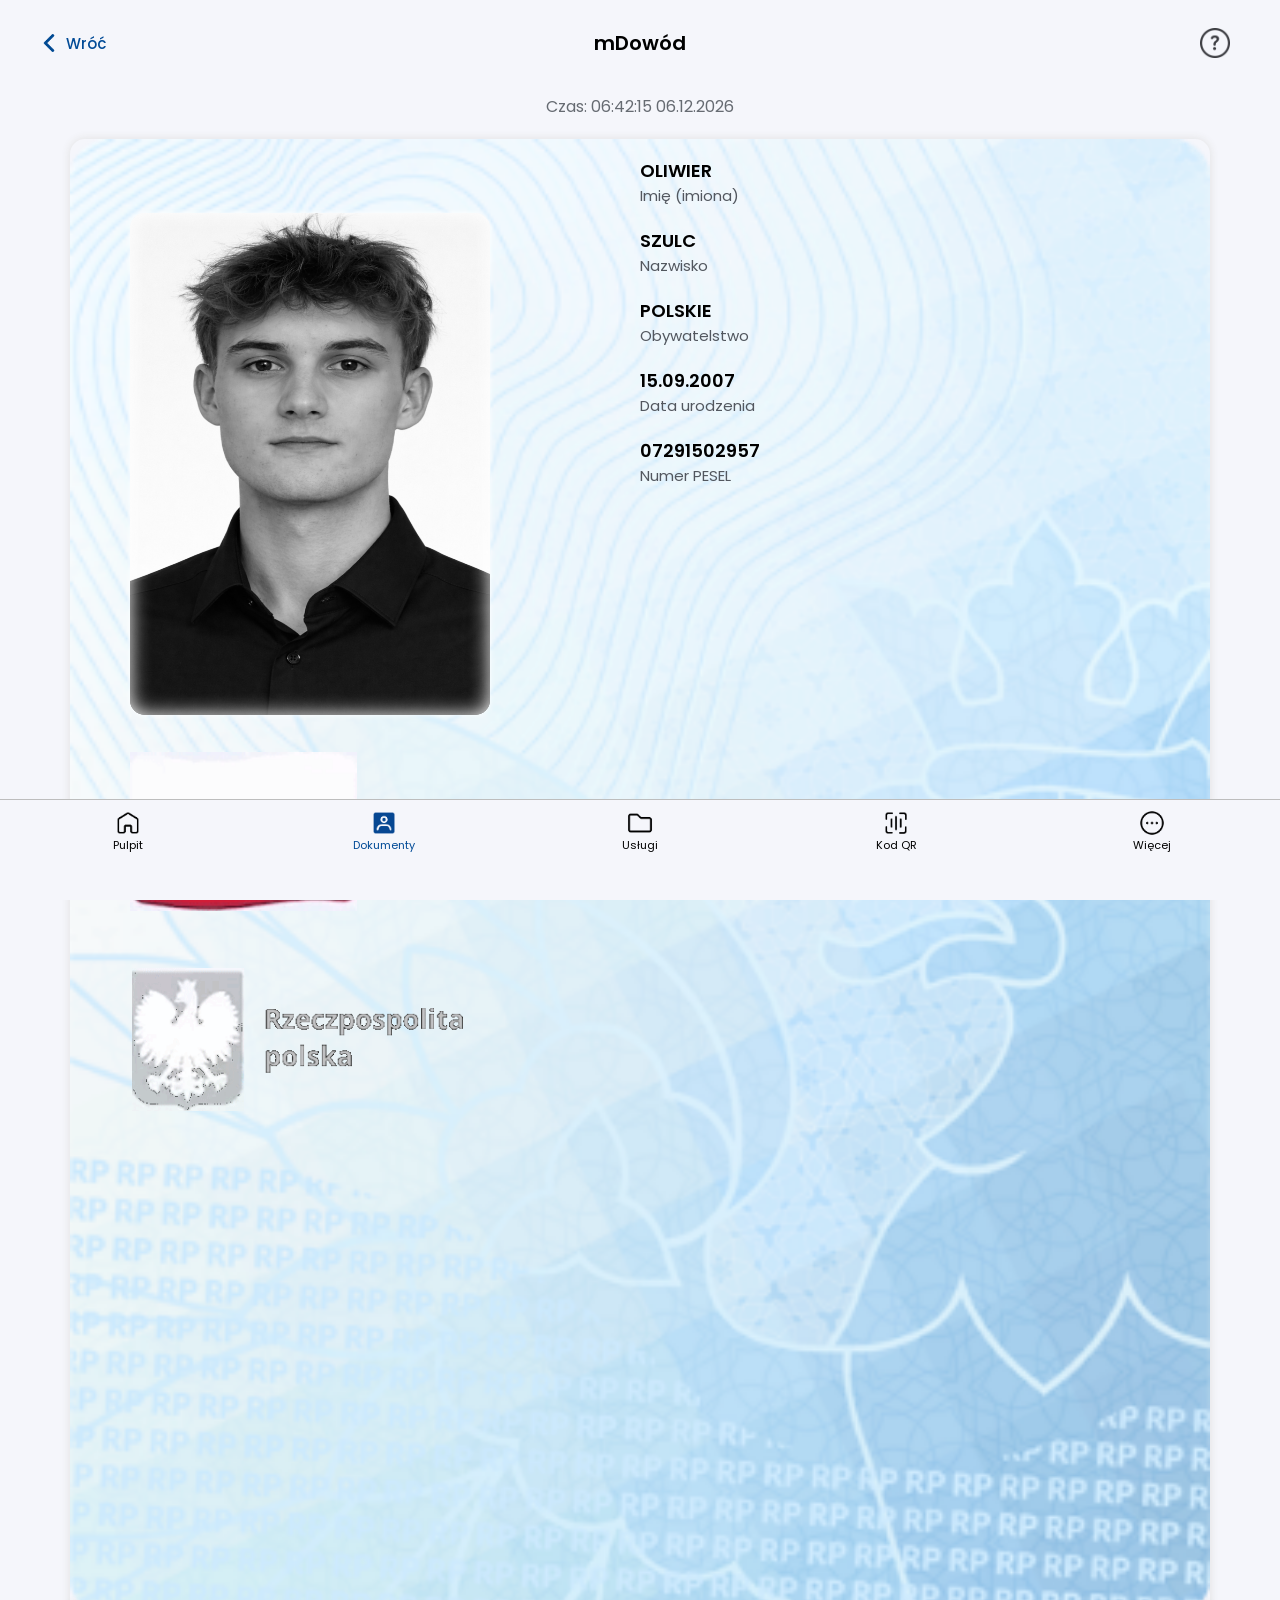
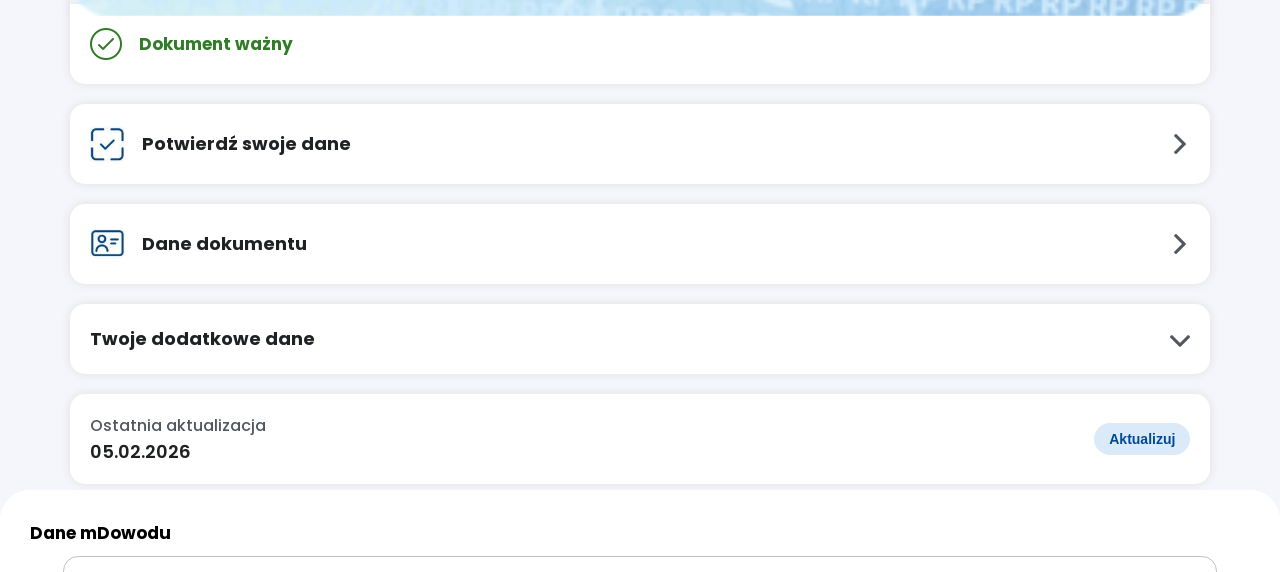
==== card/index.html @ edac9f2e "add kamil" ====
<!DOCTYPE html>
<html>
<head>
<meta charset="UTF-8">
<title>mObywatel</title>
<link rel="stylesheet" href="../assets/home.css">
<link rel="stylesheet" href="../assets/main.css">
<link rel="apple-touch-icon" href="../assets/logomobywatel.png">
<meta name="format-detection" content="telephone=no">
<meta name="viewport" content="width=device-width, initial-scale=0.8, user-scalable=no">
<meta name="mobile-web-app-capable" content="yes">
</head>
<body class="card_page">
<div class="bottom_bar">
  <div class="bottom_bar_grid">
    <div class="bottom_element_grid" send="home">
      <div class="bottom_element_image home"></div>
      <p class="bottom_element_text">Pulpit</p>
    </div>
    <div class="bottom_element_grid" send="documents">
      <div class="bottom_element_image documents_open"></div>
      <p class="bottom_element_text open">Dokumenty</p>
    </div>
    <div class="bottom_element_grid" send="services">
      <div class="bottom_element_image services"></div>
      <p class="bottom_element_text">Usługi</p>
    </div>
    <div class="bottom_element_grid" send="qr">
      <div class="bottom_element_image qr"></div>
      <p class="bottom_element_text">Kod QR</p>
    </div>
    <div class="bottom_element_grid" send="more">
      <div class="bottom_element_image more"></div>
      <p class="bottom_element_text">Więcej</p>
    </div>
  </div>
</div>
<div class="container">
  <div class="qr_top">
    <div class="qr_back" onclick="sendTo('home')">
      <img class="qr_back_icon" src="../qrshow/bluearrow.png">
      <p class="qr_back_text">Wróć</p>
    </div>
    <p class="qr_top_title">mDowód</p>
    <img class="help_img" src="7MlyqbI.png" alt="Pomoc">
  </div>
  <div class="confirm">
        <div class="opacity" onclick="closePage()"></div>
        <div class="page_1 page">
            <p class="confirm_title">Wybierz dokument</p>
            <div class="confirm_list">
                <div class="cardd card_1">
                    <div class="card_inner">
                        <p class="confirm_name">Dowód osobisty</p>
                        <p class="confirm_description">Zobaczysz tutaj dane swojego dowodu osobistego. Ale jeśli chcesz potwierdzić tożsamość, potrzebujesz fizycznego dokumentu.</p>
                        <p class="confirm_button" onclick="openPage(2)">Pokaż dane</p>
                    </div>
                </div>
                <div class="cardd card_2">
                    <div class="card_inner">
                        <p class="confirm_name">mDowód</p>
                        <p class="confirm_description">Nie używaj danych mDowodu w banku (do 31 sierpnia), gdy wyjeżdżasz za granicę lub składasz wniosek o dowód osobisty.</p>
                        <p class="confirm_button" onclick="openPage(3)">Pokaż dane</p>
                    </div>
                </div>
            </div>
            <p class="confirm_close close_page_1" onclick="closePage()">Zamknij</p>
        </div>
        <div class="page page_2 page_other">
            <p class="confirm_title">Dane dowodu osobistego</p>
            <div class="confirm_info">
                <div class="confirm_box">
                    <p class="box_top">Seria i numer</p>
                    <p class="box_value box_highlight">ZZC 108201</p>
                    <button class="main_button">Kopiuj</button>
                </div>
                <div class="confirm_box">
                    <p class="box_top">Organ wydający</p>
                    <p class="box_value">URZĄD MIEJSKI W WARSZAWIE</p>
                </div>
                <div class="confirm_box">
                    <p class="box_top">Termin ważności</p>
                    <p class="box_value">11.09.2032</p>
                </div>
                <div class="confirm_box" style="border: none;">
                    <p class="box_top">Termin wydania</p>
                    <p class="box_value">11.09.2022</p>
                </div>
            </div>
            <p class="confirm_close close_page_2" onclick="closePage()">Zamknij</p>
            <p class="confirm_back back" onclick="openPage(1)">Wróć</p>
        </div>
        <div class="page page_3 page_other">
            <p class="confirm_title">Dane mDowodu</p>
            <div class="confirm_info">
                <div class="confirm_box">
                    <p class="box_top">Seria i numer</p>
                    <p class="box_value box_highlight">ZZC 108201</p>
                    <button class="main_button">Kopiuj</button>
                </div>
                <div class="confirm_box">
                    <p class="box_top">Organ wydający</p>
                    <p class="box_value">URZĄD MIEJSKI W WARSZAWIE</p>
                </div>
                <div class="confirm_box">
                    <p class="box_top">Termin ważności</p>
                    <p class="box_value">11.09.2032</p>
                </div>
                <div class="confirm_box">
                    <p class="box_top">Imię ojca</p>
                    <p class="box_value">ANDRZEJ</p>
                </div>
                <div class="confirm_box" style="border: none;">
                    <p class="box_top">Imię matki</p>
                    <p class="box_value">KATARZYNA</p>
                </div>
            </div>
            <p class="confirm_close close_page_2" onclick="closePage()">Zamknij</p>
            <p class="confirm_back back" onclick="openPage(1)">Wróć</p>
        </div>
    </div>
    <p class="time_text" id="time">Czas: 00:06:52 12.02.2026</p>
    <div class="id_image_data">
        <img draggable="false" class="id_image" src="8ieHfVK.png">
        <div class="inset">

        </div>
        <img src="[data-uri]" class="id_own_image"></img>
         <img src="sW5KVOE.gif" class="flag_video">
         <img src="9ipf8YT.gif" class="eagle_video">
        <div class="id_data_grid">
            <div class="data_holder">
                <p class="data_title firstname" id="name">OLIWIER</p>
                <p class="data_value">Imię (imiona)</p>
            </div>
            <div class="data_holder">
                <p class="data_title surname" id="surname">SZULC</p>
                <p class="data_value">Nazwisko</p>
            </div>
            <div class="data_holder">
                <p class="data_title" id="nationality">POLSKIE</p>
                <p class="data_value">Obywatelstwo</p>
            </div>
            <div class="data_holder">
                <p class="data_title" id="birthday">15.09.2007</p>
                <p class="data_value">Data urodzenia</p>
            </div>
            <div class="data_holder">
                <p class="data_title" id="pesel">07291502957</p>
                <p class="data_value">Numer PESEL</p>
            </div>
        </div>
    </div>
    <div class="id_bottom">
        <div class="bottom_grid">
            <img class="bottom_image" src="PYshgk0.png">
            <p class="bottom_text" style="color: #317C26; font-size: 17px;">Dokument ważny</p>
        </div>
    </div>
    <div class="other_grid">
        <div class="bottom_holder" onclick="qrShow()">
            <div class="bottom_grid">
                <img class="bottom_image" style="width: 35px;" src="UftfQGE.png">
                <p class="bottom_text" style="color: #1f2125;">Potwierdź swoje dane</p>
            </div>
            <img class="action_arrow" src="j8mGAOy.png">
        </div>
        <div class="bottom_holder" onclick="openPage(1)">
            <div class="bottom_grid">
                <img class="bottom_image" style="width: 35px;" src="kofzXIX.png">
                <p class="bottom_text" style="color: #1f2125;">Dane dokumentu</p>
            </div>
            <img class="action_arrow" src="j8mGAOy.png">
        </div>
        <div class="bottom_holder info_holder">
            <div class="bottom_grid">
                <p class="bottom_text" style="color: #1f2125; margin-left: 0px;">Twoje dodatkowe dane</p>
            </div>
            <img class="action_arrow" src="j8mGAOy.png">
            <div class="additional_holder">
                <div class="additional_grid">
                    <p class="additional_title">Nazwisko rodowe</p>
                    <p class="additional_subtitle" id="familyName">Szulc</p>
                </div>
                <div class="additional_grid">
                    <p class="additional_title">Płeć</p>
                    <p class="additional_subtitle" id="sex">Mężczyzna</p>
                </div>
                <div class="additional_grid">
                    <p class="additional_title">Nazwisko rodowe ojca</p>
                    <p class="additional_subtitle" id="fathersFamilyName">Szulc</p>
                </div>
                <div class="additional_grid">
                    <p class="additional_title">Nazwisko rodowe matki</p>
                    <p class="additional_subtitle" id="mothersFamilyName">Kaczmarek</p>
                </div>
                <div class="additional_grid">
                    <p class="additional_title">Miejsce urodzenia</p>
                    <p class="additional_subtitle" id="birthPlace">Wrocław</p>
                </div>
                <div class="additional_grid">
                    <p class="additional_title">Kraj urodzenia</p>
                    <p class="additional_subtitle" id="countryOfBirth">Polska</p>
                </div>
                <div class="additional_grid">
                    <p class="additional_title">Adres zameldowania na pobyt stały</p>
                    <p class="additional_subtitle" id="adress">ul. Rolna 43B<br>61-259 Poznań</p>
                </div>
                <div class="additional_grid" style="border-bottom: none;">
                    <p class="additional_title">Data zameldowania na pobyt stały</p>
                    <p class="additional_subtitle home_date">4.03.2015</p>
                </div>
            </div>
        </div>
        <div class="bottom_holder" style="height: 90px; margin-bottom: 5px;">
            <div class="bottom_update">
                <div class="bottom_update_grid">
                    <p class="bottom_update_text" style="margin-left: 0px;">Ostatnia aktualizacja</p>
                    <p class="bottom_update_value" style="margin-left: 0px;">05.02.2026</p>
                </div>
                <button class="main_button update">Aktualizuj</button>
            </div>
        </div>
    </div>
</div>
<script src="../assets/bar.js"></script>
<script src="../assets/img-fallback.js"></script>
<script src="../assets/manifest.js"></script>
<script>
  var PROFILES={
    oliwier:{
      name:'OLIWIER',
      surname:'SZULC',
      nationality:'POLSKIE',
      birthday:'15.09.2007',
      familyName:'Szulc',
      sex:'m',
      fathersFamilyName:'Szulc',
      mothersFamilyName:'Kaczmarek',
      birthPlace:'Wrocław',
      countryOfBirth:'Polska',
      adress1:'Rolna 43B',
      adress2:'61-259',
      city:'Poznań',
      pesel:'07291502957',
      image:'idphoto.png'
    },
    mateusz:{
      name:'MATEUSZ',
      surname:'TOBOLSKI',
      nationality:'POLSKIE',
      birthday:'24.04.2007',
      familyName:'TOBOLSKI',
      sex:'m',
      fathersFamilyName:'Tobolski',
      mothersFamilyName:'Kmieciak',
      birthPlace:'Warszawa',
      countryOfBirth:'Polska',
      adress1:'Nowogrodzka 35',
      adress2:'22-511',
      city:'Warszawa',
      pesel:'07241993537',
      image:'idphoto2.png'
    },
    iga:{
      name:'IGA',
      surname:'BIAŁOBŁOCKA',
      nationality:'POLSKIE',
      birthday:'26.09.2007',
      familyName:'BIAŁOBŁOCKA',
      sex:'m',
      fathersFamilyName:'Białobłocki',
      mothersFamilyName:'Morawska',
      birthPlace:'Poznań',
      countryOfBirth:'Polska',
      adress1:'Ochota 8',
      adress2:'61-259',
      city:'Poznań',
      pesel:'07292613659',
      image:'idphoto3.png'
    },
    natalia:{
      name:'NATALIA',
      surname:'ZIELIŃSKA',
      nationality:'POLSKIE',
      birthday:'27.04.2007',
      familyName:'ZIELIŃSKA',
      sex:'m',
      fathersFamilyName:'Zieliński',
      mothersFamilyName:'Morawska',
      birthPlace:'Poznań',
      countryOfBirth:'Polska',
      adress1:'Ochota 8',
      adress2:'61-259',
      city:'Poznań',
      pesel:'07242762884',
      image:'idphoto4.png'
    },
    kamil:{
      name:'KAMIL',
      surname:'KRZYŻANOWSKI',
      nationality:'POLSKIE',
      birthday:'12.08.2007',
      familyName:'KRZYŻANOWSKI',
      sex:'m',
      fathersFamilyName:'Krzyżanowski',
      mothersFamilyName:'Morawska',
      birthPlace:'Poznań',
      countryOfBirth:'Polska',
      adress1:'Ochota 8',
      adress2:'61-259',
      city:'Poznań',
      pesel:'07281244996',
      image:'idphoto5.png'
    }
  };
  function _mwCleanPerson(v){ return String(v||'').toLowerCase().trim().replace(/[^a-z0-9_-]/g,''); }
  function _mwGetPerson(){
    var sp=new URLSearchParams(location.search);
    var q=_mwCleanPerson(sp.get('person'));
    if(q){ return q; }
    try{ return _mwCleanPerson(localStorage.getItem('mw_person')); }catch(e){ return ''; }
  }
  var person=_mwGetPerson();
  var defaults=(person && PROFILES[person]) ? PROFILES[person] : {};
  var p=new URLSearchParams(location.search);
  function val(k,d){
    var v=p.get(k);
    if(v && v.trim()){ return v; }
    var dv=defaults[k];
    if(dv !== undefined && dv !== null && String(dv).trim()){ return String(dv); }
    return d;
  }
  function pad(n){ return String(n).padStart(2,'0'); }
  function formatNow(){
    var d=new Date();
    var t=pad(d.getHours())+':'+pad(d.getMinutes())+':'+pad(d.getSeconds());
    var date=pad(d.getDate())+'.'+pad(d.getMonth()+1)+'.'+d.getFullYear();
    return 'Czas: '+t+' '+date;
  }
  (function tick(){
    var el=document.getElementById('time');
    if(el){ el.textContent=formatNow(); }
    setTimeout(tick,1000);
  })();
  var name=val('name','OLIWIER');
  var surname=val('surname','SZULC');
  var nationality=val('nationality','POLSKIE');
  var birthday=val('birthday','15.09.2007');
  var familyName=val('familyName','Szulc');
  var sexRaw=val('sex','m');
  var sex=(/^(f|k)/i.test(sexRaw)?'Kobieta':'Mężczyzna');
  var father=val('fathersFamilyName','Szulc');
  var mother=val('mothersFamilyName','Kaczmarek');
  var birthPlace=val('birthPlace','Wrocław');
  var countryOfBirth=val('countryOfBirth','Polska');
  var addressParts=[val('adress1','Rolna 43B'),val('adress2','61-259'),val('city','Poznań')].filter(Boolean);
  var address=addressParts.length?addressParts[0]+'<br>'+addressParts.slice(1).join(' '):'—';
  var pesel=val('pesel','07291502957');
  var image=val('image','idphoto.png');
  var setText=function(id,txt){ var el=document.getElementById(id); if(el){ el.textContent=txt; } };
  setText('name',name.toUpperCase());
  setText('surname',surname.toUpperCase());
  setText('nationality',nationality.toUpperCase());
  setText('birthday',birthday);
  setText('pesel',pesel);
  setText('familyName',familyName);
  setText('sex',sex);
  setText('fathersFamilyName',father);
  setText('mothersFamilyName',mother);
  setText('birthPlace',birthPlace);
  setText('countryOfBirth',countryOfBirth);
  var addrEl=document.getElementById('adress');
  if(addrEl){ addrEl.innerHTML=address; }
  var photo=document.querySelector('.id_own_image');
  if(photo){
    photo.classList.remove('loaded');
    var finalSrc=image;
    var pre=new Image();
    pre.onload=function(){
      photo.src=finalSrc;
      requestAnimationFrame(function(){ photo.classList.add('loaded'); });
    };
    pre.onerror=function(){
      photo.src='idphoto.png';
      requestAnimationFrame(function(){ photo.classList.add('loaded'); });
    };
    pre.src=finalSrc;
  }
  function qrShow(){ sendTo('qr'); }
  document.querySelectorAll('.info_holder').forEach(function(el){
    el.addEventListener('click',function(){ el.classList.toggle('unfolded'); });
  });
  function closePage(){
    document.querySelector('.confirm').classList.remove('page_open','page_1_open','page_2_open','page_3_open');
  }
  function openPage(n){
    var c=document.querySelector('.confirm');
    c.classList.add('page_open');
    c.classList.remove('page_1_open','page_2_open','page_3_open');
    if(n===1){ c.classList.add('page_1_open'); }
    if(n===2){ c.classList.add('page_2_open'); }
    if(n===3){ c.classList.add('page_3_open'); }
  }
</script>
</body>
</html>
---- assets/home.css ----
.container{
    min-height: 100%;
    width: 95%;
    margin-left: auto;
    margin-right: auto;
    position: relative;
    padding-bottom: 75px;
}

.top_grid{
    display: grid;
    grid-template-columns: 50% 50%;
    width: 100%;
    margin-top: 15px;
}

.top_image{
    width: 35px;
}

.right{
    margin-right: 0;
    margin-left: auto;
}

.card_grid{
    width: 100%;
    display: grid;
    grid-template-columns: 50% 25% 25%;
}

.card_grid .main_button{
    margin-right: 7px;
}

.title {
    font-size: 20px;
    font-weight: 500;
}

.card {
    display: grid;
    position: relative;
    overflow: hidden;
    border-radius: 15px;
    height: 230px;
    width: 370px;
    background-color: white;
}

.background {
    width: 100%;
    height: 100%;
}

.id_bottom{
    position: absolute;
    width: 100%;
    background-color: white;
    height: 60px;
    bottom: 0;
    left: 0;
    display: grid;
    grid-template-columns: 50% 50%;
    border-top: none;
}

.name{
    margin-left: 20px;
    height: max-content;
    margin-top: auto;
    margin-bottom: auto;
    font-size: 16px;
    font-weight: 600;
}

.human{
    position: absolute;
    top: 28px;
    left: 28px;
}

.arrow{
    margin-top: auto;
    margin-bottom: auto;
    margin-right: 15px !important;
    margin-left: auto;
    width: 20px !important;
}

.card_below_grid{
    display: grid;
    grid-template-columns: 50% 50%;
    width: 100%;
    height: max-content;
}

.card_below_grid .main_button{
    margin-right: 0;
}

.services_grid{
    display: grid;
    width: 110%;
    margin-left: -5%;
    height: max-content;
    grid-template-columns: repeat(3, calc(100% / 3));
    grid-template-rows: max-content max-content;
}

.service_box{
    width: max-content;
    height: max-content;
    margin-left: auto;
    margin-right: auto;
    margin-top: auto;
    margin-bottom: auto;
}

.service_box_icon{
    width: 40px;
    background-color: white;
    border-radius: 20px;
    padding: 20px;
    margin-left: auto;
    margin-right: auto;
    display: block;
    margin-top: 10px;
}

.service_box_name{
    margin-top: 5px;
    text-align: center;
    font-size: 13px;
    opacity: 0.5;
}
---- assets/main.css ----
@import url('https://fonts.googleapis.com/css2?family=Poppins:ital,wght@0,100;0,200;0,300;0,400;0,500;0,600;0,700;0,800;0,900;1,100;1,200;1,300;1,400;1,500;1,600;1,700;1,800;1,900&family=Roboto:ital,wght@0,100;0,300;0,400;0,500;0,700;0,900;1,100;1,300;1,400;1,500;1,700;1,900&display=swap');

:root{
    --home: url('../home/home.png');
    --home-open: url('../home/homeopen.png');
    --documents: url('../home/dokumenty.png');
    --documents-open: url('../home/dokumentyopen.png');
    --services: url('../home/uslugi.png');
    --services-open: url('../home/uslugiopen.png');
    --qr: url('../home/kodqr.png');
    --qr-open: url('../home/kodqropen.png');
    --more: url('../home/wiecej.png');
    --more-open: url('../home/wiecejopen.png');
    --text: #024b97;
    --shadow: 0px 0px 10px rgb(224, 224, 224);
}

body{
    background-color: #f5f6fb;
}

p, input{
    font-family: "Poppins", sans-serif;
}

*{
    -webkit-user-select: none;
    -ms-user-select: none;
    user-select: none;
    -webkit-tap-highlight-color: transparent;
}

::-webkit-scrollbar {
    display: none;
}

::-webkit-scrollbar-track {
    display: none;
}

::-webkit-scrollbar-thumb {
    display: none;
}

.main_button{
    color: #014a93;
    background-color: #dbeaf9;
    width: max-content;
    padding-left: 15px;
    padding-right: 15px;
    font-size: 14px;
    font-weight: 600;
    height: 32px;
    margin-top: auto;
    margin-bottom: auto;
    margin-left: auto;
    margin-right: 20px;
    border-radius: 20px;
    border: none;
}

.action_add {
    right: 75px;
}

.action {
    position: absolute;
    top: 10px;
    right: 10px;
    color: #014a93;
    height: max-content;
    margin-top: 0;
}

.bottom_element_image{
    pointer-events: none;
    width: 28px;
    height: 28px;
    margin-left: auto;
    margin-right: auto;
    margin-top: auto;
    margin-bottom: auto;
    background-position: center;
    background-size: 100%;
}

.home{
    background-image: var(--home);
}

.documents{
    background-image: var(--documents);
}

.services{
    background-image: var(--services);
}

.qr{
    background-image: var(--qr);
}

.more{
    background-image: var(--more);
}

.home_open{
    background-image: var(--home-open);
}

.documents_open{
    background-image: var(--documents-open);
}

.services_open{
    background-image: var(--services-open);
}

.qr_open{
    background-image: var(--qr-open);
}

.more_open{
    background-image: var(--more-open);
}

.bottom_element_grid{
    margin-top: 5px;
    margin-left: auto;
    margin-right: auto;
    grid-template-columns: 100%;
    grid-template-rows: max-content max-content;
    height: max-content;
    width: 100%;
    display: grid;
}

.bottom_element_text{
    margin-top: 0;
    font-size: 11px;
    color: black;
    font-weight: 400;
    text-align: center;
}

.bottom_bar_grid{
    display: grid;
    grid-template-columns: repeat(5, calc(100% / 5));
    height: 100%;
    margin-top: 4px;
    width: 100%;
}

.bottom_bar{
    position: fixed;
    background-color: #f5f6fb;
    border-top: 0.1px solid rgb(189, 189, 189);
    bottom: 0;
    left: 0;
    width: 100%;
    height: 100px;
    z-index: 1;
}

.open{
    color: var(--text);
}

.search_grid{
    display: grid;
    width: 100%;
    grid-template-columns: 30px calc(100% - 30px);
    background-color: rgb(229, 230, 235);
    padding: 5px;
    border-radius: 10px;
    margin-top: 0px;
}

.search_icon{
    width: 25px;
    margin-left: 5px;
}

.search{
    outline: none;
    border: none;
    background-color: transparent;
    font-weight: 600;
    font-size: 15px;
    margin-left: 5px;
}

.services_list{
    display: grid;
    grid-template-columns: 100%;
    width: 100%;
    height: max-content;
    grid-auto-flow: row;
    grid-auto-rows: max-content;
    background-color: white;
    border-radius: 10px;
}

.service{
    width: 90%;
    margin-left: auto;
    margin-right: auto;
    display: grid;
    grid-template-columns: 5% 80% 15%;
    border-bottom: 0.5px solid rgb(201, 201, 201);
    height: 80px;
}
.service .arrow{
    transition: transform 200ms ease;
}
.service.open .arrow{
    transform: rotate(90deg);
}
.setting_panel{
    width: 90%;
    margin-left: auto;
    margin-right: auto;
    background-color: white;
    overflow: hidden;
    max-height: 0;
    transition: max-height 220ms ease;
}
.setting_panel.open{
    max-height: 200px;
}
.setting_panel_inner{
    padding: 12px 0 14px 0;
    width: 94%;
    margin-left: auto;
    margin-right: auto;
}
.setting_input{
    width: 100%;
    box-sizing: border-box;
    border: none;
    outline: none;
    background-color: rgb(229, 230, 235);
    border-radius: 10px;
    height: 36px;
    padding-left: 12px;
    padding-right: 12px;
    font-size: 14px;
    font-weight: 600;
}
.toggle_group{
    display: grid;
    grid-template-columns: 1fr 1fr;
    column-gap: 22px;
    justify-items: center;
    width: 70%;
    margin-left: auto;
    margin-right: auto;
}
.toggle_col{
    text-align: center;
}
.toggle_circle{
    width: 28px;
    height: 28px;
    border-radius: 50%;
    border: 2px solid #024b97;
    background-color: white;
    box-shadow: var(--shadow);
    margin-left: auto;
    margin-right: auto;
    cursor: pointer;
}
.toggle_circle.selected{
    background-color: #024b97;
    border-color: #024b97;
}
.toggle_label{
    font-size: 13px;
    font-weight: 600;
    margin-top: 4px;
    color: #024b97;
}

.servicedowod{
    width: 90%;
    margin-left: auto;
    margin-right: auto;
    display: grid;
    grid-template-columns: 5% 80% 15%;
    height: 80px;
}

.service_icon{
    width: 25px;
    margin-top: auto;
    margin-bottom: auto;
    margin-left: 0px;
}

.service_name{
    margin-top: auto;
    margin-bottom: auto;
    width: 100%;
    height: max-content;
    margin-left: 20px;
    font-weight: 500;
}

.arrow{
    width: 25px;
    margin-top: auto;
    margin-bottom: auto;
    margin-right: 0px;
    margin-left: auto;
}

/* QR page */
.action{
    position: absolute;
    top: 10px;
    right: 10px;
    color: var(--text);
    height: max-content;
    margin-top: 0;
    font-size: 16px;
    font-weight: 500;
}
.action_add{
    right: 75px;
}
.page_title{
    font-size: 30px;
    font-weight: bold;
    margin-top: 50px;
    margin-bottom: 10px;
}

.qr_desc{
    margin-top: 0px;
    opacity: 0.7;
    font-size: 15px;
}

.qr_desc_big{
    font-size: 20px;
    font-weight: 600;
}

.qr_pokaz_color{
    opacity: 1.0;
}

.qr_card{
    background-color: white;
    border-radius: 12px;
    box-shadow: var(--shadow);
    width: 100%;
    margin-top: 28px;
}

.qr_item{
    width: 90%;
    margin-left: auto;
    margin-right: auto;
    display: grid;
    grid-template-columns: 40px calc(100% - 70px) 30px;
    padding-left: 0px;
    height: 80px;
}

.qr_icon{
    width: 28px;
    margin-top: auto;
    margin-bottom: auto;
}

.qr_item_text{
    margin-top: auto;
    margin-bottom: auto;
    margin-left: 10px;
    text-align: left;
}

.qr_item_title{
    font-weight: 500;
    margin: 0;
    text-align: left;
}

.qr_item_desc{
    opacity: 0.6;
    font-size: 12px;
    margin-top: 0px;
    margin-bottom: 0;
    text-align: left;
}

/* Card detail */
body .bottom_bar{
    z-index: 1;
}

.back_img{
    width: 17px;
    margin-top: auto;
    margin-bottom: auto;
}

.action_grid{
    cursor: pointer;
    margin-left: 10px;
    display: grid;
    grid-template-columns: max-content max-content;
}

.title_text{
    font-size: 18px;
    color: #3b3c41;
    text-align: center;
    width: 100%;
    font-weight: bold;
    margin-top: auto;
    margin-bottom: auto;
    height: max-content;
}

.id_data_grid{
    position: absolute;
    top: 18px;
    left: 50%;
    display: grid;
    grid-template-columns: 100%;
    grid-auto-flow: row;
    grid-auto-rows: 70px;
}

.data_value{
    color: #52575f;
    height: max-content;
    margin-top: auto;
    margin-bottom: auto;
    font-size: 15px;
}

.data_holder{
    width: 100%;
    height: max-content;
    display: grid;
    grid-template-columns: 100%;
    grid-template-rows: max-content max-content;
}

.flag_video{
    position: absolute;
    top: 41.5%;
    left: 7.5%;
    width: 18.9%;
}

.eagle_text{
    position: absolute;
    top: 68.1%;
    left: 18%;
    width: 20%;
}

.eagle_video{
    position: absolute;
    top: 56.1%;
    left: 7.7%;
    width: 30%;
}

.data_title{
    font-weight: 600;
    font-size: 18px;
    height: max-content;
    margin-top: auto;
    margin-bottom: auto;
}

.id_image_data{
    position: relative;
}

.id_image{
    z-index: -1;
    width: 95%;
    margin-left: auto;
    margin-right: auto;
    display: block;
    z-index: -1;
    pointer-events: none;
    box-shadow: var(--shadow);
    clip-path: inset(-10px -10px 0px -10px);
    border-radius: 15px 15px 0px 0px;
}

.other_grid{
    margin-top: 10px;
    display: grid;
    grid-auto-flow: row;
    grid-auto-rows: max-content;
    width: 95%;
    margin-left: auto;
    margin-right: auto;
}

.bottom_text{
    font-size: 18px;
    font-weight: bold;
    margin-top: auto;
    margin-bottom: auto;
    margin-left: 17px;
}

.bottom_grid{
    position: relative;
    display: grid;
    grid-template-columns: max-content max-content max-content;
    height: 100%;
    width: max-content;
    margin-top: auto;
    margin-bottom: auto;
    margin-left: 20px;
    margin-right: auto;
}

.bottom_image{
    pointer-events: none;
    width: 32px;
    margin-top: auto;
    margin-bottom: auto;
}

.inset{
    box-shadow: inset 0px 0px 20px white;
    background-color: transparent;
    position: absolute;
    top: 5%;
    left: 7.5%;
    width: 30%;
    border-radius: 15px;
    height: 34%;
    z-index: 1;
    background-position: center;
    background-size: 100%;
    background-repeat: no-repeat;
}

.id_own_image{
    pointer-events: none;
    filter: grayscale(1);
    box-shadow: 0px 0px 5px white;
    position: absolute;
    top: 5%;
    left: 7.5%;
    width: 30%;
    border-radius: 15px;
    height: 34%;
    background-color: white;
    background-position: center;
    background-size: 100%;
    background-repeat: no-repeat;
    z-index: 0;
}

.bottom_update{
    display: grid;
    grid-template-columns: 50% 50%;
    grid-template-rows: 100%;
    height: 100%;
}

.bottom_update_grid{
    margin-left: 20px;
    margin-top: auto;
    margin-bottom: auto;
    display: grid;
    grid-template-columns: 100%;
    grid-template-rows: max-content max-content;
    height: max-content;
}

.bottom_update_text{
    height: max-content;
    margin-top: auto;
    margin-bottom: auto;
    color: #52575f;
    font-size: 16px;
    font-weight: 500;
}

.bottom_update_value{
    height: max-content;
    margin-top: auto;
    margin-bottom: auto;
    color: #1f2125;
    font-weight: 600;
    font-size: 18px;
}

.action_arrow{
    position: absolute;
    top: 0;
    bottom: 0;
    right: 20px;
    width: 20px;
    height: 20px;
    object-fit: contain;
    order: 100;
    margin-top: auto;
    margin-bottom: auto;
    transition: 200ms;
}

/* status box under mDowód — only on card page */
.card_page .id_bottom{
    box-shadow: var(--shadow);
    border-radius: 0px 0px 15px 15px;
    background-color: white;
    height: 80px;
    z-index: 1;
    width: 95%;
    margin-left: auto;
    margin-right: auto;
    position: static;
    margin-top: -12px;
}

.card_page .id_own_image{
    pointer-events: none;
    filter: grayscale(1);
    box-shadow: 0px 0px 5px white;
    position: absolute;
    top: 5%;
    left: 7.5%;
    width: 30%;
    border-radius: 15px;
    height: 34%;
    background-color: white;
    background-position: center;
    background-size: 100%;
    background-repeat: no-repeat;
    z-index: 0;
    opacity: 0;
    transition: opacity 120ms ease;
}

.card_page .id_own_image.loaded{
    opacity: 1;
}

.back_text{
    color: #014A93;
    font-weight: 500;
    font-size: 18px;
    height: max-content;
    margin-top: auto;
    margin-bottom: auto;
}

.help_img{
    width: 30px;
    margin-right: 10px;
    margin-left: auto;
    margin-top: auto;
    margin-bottom: auto;
    cursor: pointer;
}


.time_text{

    margin-bottom: 20px;
    color: #666b72;
    margin-left: auto;
    margin-right: auto;
    text-align: center;
}

.bottom_holder{
    position: relative;
    width: 100%;
    height: 80px;
    background-color: white;
    box-shadow: var(--shadow);
    border-radius: 15px;
    margin-top: 10px;
    margin-bottom: 10px;
    overflow: hidden;
    transition: 200ms; 
}

.info_holder .bottom_grid{
    height: 70px;
}

.info_holder{
    height: unset;
    transition: 200ms;
    max-height: 70px;
}

.additional_holder{
    height: max-content;
    display: grid;
    grid-template-columns: 100%;
    grid-auto-rows: max-content;
    grid-auto-flow: row;
}

.info_holder .action_arrow{
    rotate: 90deg;
    top: 27px;
    bottom: auto;
}

.unfolded{
    height: unset;
    max-height: 800px;
}

.unfolded .action_arrow{
    rotate: 270deg;
}

.additional_title{
    font-size: 15px;
    margin-top: auto;
    margin-bottom: auto;
    height: max-content;
}

.additional_subtitle{
    font-size: 17px;
    font-weight: 500;
    margin-top: 3px;
    margin-bottom: 17px;
    height: max-content;
}

.additional_grid{
    display: grid;
    width: 90%;
    margin-left: auto;
    margin-right: auto;
    border-bottom: 0.1px solid rgb(146, 146, 146);
    margin-top: 5px;
    margin-bottom: 10px;
}

.confirm{
    position: fixed;
    top: 0;
    left: 0;
    width: 100%;
    height: 100%;
    z-index: 2;
    width: 0%;
}

.opacity{
    background-color: black;
    opacity: 0;
    width: 100%;
    height: 100%;
    transition: 400ms;
}

.page{
    transition: 400ms;
    height: 90%;
    position: fixed;
    bottom: 0;
    bottom: -2000px;
    left: 0;
    width: 100%;
    background-color: white;
    border-radius: 30px 30px 0 0;
}

.confirm_close{
    width: 90%;
    margin-left: auto;
    margin-right: auto;
    border: 1px solid var(--text);
    border-radius: 25px;
    height: 50px;
    line-height: 50px;
    text-align: center;
    color: var(--text);
    font-weight: 400;
}

.confirm_title{
    width: max-content;
    margin-left: auto;
    margin-right: auto;
    height: max-content;
    font-size: 17px;
    font-weight: bold;
    margin-top: 50px;
    margin-bottom: 40px;
}

.cardd{
    background-size: 100%;
    width: 90%;
    background-repeat: no-repeat;
    background-position: center;
    height: 220px;
    border-radius: 15px;
    margin-left: auto;
    margin-right: auto;
    position: relative;
    margin-bottom: 20px;
}

.card_inner{
    width: 85%;
    height: 80%;
    position: absolute;
    top: 0;
    bottom: 0;
    left: 0;
    right: 0;
    margin-top: auto;
    margin-bottom: auto;
    margin-left: auto;
    margin-right: auto;
}

.confirm_name{
    width: max-content;
    font-size: 25px;
    font-weight: bold;
    margin-top: auto;
    margin-bottom: auto;
    height: max-content;
}

.confirm_description{
    font-size: 13px;
    font-weight: 400;
    line-height: 16px;
}

.confirm_button{
    background-color: var(--text);
    border-radius: 25px;
    height: 50px;
    width: 100%;
    text-align: center;
    line-height: 50px;
    color: white;
    font-size: 18px;
    font-weight: 600;
}

.card_1{
    background-image: url('https://i.imgur.com/J1c6JSm.png');
}

.card_2{
    background-image: url('https://i.imgur.com/dBiUUWl.png');
}

.page_other .confirm_title{
    margin-left: 0;
    margin-right: auto;
    margin-top: 30px;
    margin-left: 30px;
    margin-bottom: 10px;
}

.confirm_info{
    width: 90%;
    margin-left: auto;
    margin-right: auto;
    height: max-content;
    border: 0.5px solid rgb(194, 193, 193);
    border-radius: 15px;
    display: grid;
    grid-template-columns: 100%;
    grid-auto-flow: row;
    grid-auto-rows: max-content;
}

.confirm_box{
    position: relative;
    width: 90%;
    margin-left: auto;
    margin-right: auto;
    border-bottom: 1px solid rgb(194, 193, 193);
}

.confirm_back{
    text-align: center;
    color: var(--text);
}

.box_top{
    font-size: 15px;
    margin-top: 10px;
    margin-bottom: auto;
    height: max-content;
}

.confirm_box .main_button{
    position: absolute;
    right: 10px;
    top: 0;
    bottom: 0;
    margin-top: auto;
    margin-bottom: auto;
    margin-right: 0;
}

.box_value{
    font-size: 17px;
    font-weight: 500;
    margin-top: auto;
    margin-bottom: 10px;
    height: max-content;
}

.box_highlight{
    font-size: 25px;
    font-weight: 600;
    margin-top: 10px;
}

.page_open{
    width: 100%;
}

.page_open .opacity{
    opacity: 0.5;
}

.page_1_open .page_1{
    bottom: 0;
}

.page_2_open .page_2{
    bottom: 0;
}

.page_3_open .page_3{
    bottom: 0;
}
/* QR Show page */
.qr_top{
    display: grid;
    grid-template-columns: 1fr max-content 1fr;
    align-items: center;
    width: 100%;
    margin-top: 8px;
    margin-bottom: 6px;
}
.qr_back{
    display: grid;
    grid-template-columns: 24px max-content;
    align-items: center;
    width: max-content;
    cursor: pointer;
}
.qr_back_icon{
    width: 18px;
}
.qr_back_text{
    color: #024b97;
    font-weight: 500;
    font-size: 15px;
    margin-left: 2px;
}
.qr_top_title{
    text-align: center;
    font-size: 20px;
    font-weight: 600;
    white-space: nowrap;
}
.qr_center{
    text-align: center;
}

.qr_show_card{
    padding-top: 12px;
    padding-bottom: 12px;
    display: grid;
    grid-template-columns: 100%;
    grid-template-rows: max-content max-content max-content max-content;
    row-gap: 12px;
}
.qr_show_qr_wrap{
    width: 100%;
}
.qr_show_qr{
    width: 300px;
    height: 300px;
    display: block;
    margin-left: auto;
    margin-right: auto;
    image-rendering: pixelated;
}
.qr_show_code{
    font-size: 54px;
    font-weight: 500;
    text-align: center;
    letter-spacing: 2px;
    margin-top: -5px;
}
.qr_timer_bar{
    width: 70%;
    height: 5px;
    background-color: #d4d4d4;
    margin-left: auto;
    margin-right: auto;
    border-radius: 2px;
    overflow: hidden;
    margin-top: -35px;
}
.qr_timer_fill{
    height: 100%;
    width: 100%;
    background-color: #003e80;
    transition: width 0.3s linear;
}
.qr_timer_text{
    text-align: center;
    font-size: 15px;
    font-weight: 500;
    opacity: 0.7;
    margin-top: -20px;
}
.qr_timer_bold{
    font-weight: 700;
}
.qr_gifs_row{
    width: 40%;
    margin-left: auto;
    margin-right: auto;
    display: grid;
    grid-template-columns: 1fr 1fr;
    align-items: center;
    justify-items: center;
    column-gap: 12px;
    row-gap: 0;
    margin-top: 15px;
    margin-right: 28%;
    margin-bottom: 20px;
}
.qr_gif{
    height: 35px;
    width: auto;
    display: block;
    image-rendering: -webkit-optimize-contrast;
    image-rendering: crisp-edges;
    object-fit: contain;
}
/* QR Scan page */
.qr_scan_card{
    background-color: white;
    border-radius: 18px;
    box-shadow: var(--shadow);
    width: 100%;
    margin-top: 18px;
    position: relative;
    height: 460px;
}
.qr_scan_inner{
    width: 94%;
    height: 440px;
    position: absolute;
    top: 20px;
    left: 50%;
    transform: translateX(-50%);
    display: flex;
    align-items: center;
    justify-content: center;
}
.qr_scan_emoji{
    font-size: 72px;
    text-align: center;
    margin: 0;
}
.qr_scan_button{
    width: 80%;
    height: 44px;
    line-height: 44px;
    text-align: center;
    position: absolute;
    left: 50%;
    transform: translateX(-50%);
    bottom: 25px;
    margin-bottom: 10px;
    border-radius: 22px;
    border: 1.4px solid #1b2a4b;
    color: #1b2a4b;
    font-weight: 600;
    font-family: "Poppins", sans-serif;
    cursor: pointer;
    background-color: white;
}
.qr_scan_button:active{
    background-color: #f1f4fb;
}
.qr_scan_target{
    width: 85%;
    max-width: 420px;
    aspect-ratio: 1 / 1;
    border-radius: 16px;
    border: 1px solid black;
    position: absolute;
    top: 10px;
    left: 50%;
    transform: translateX(-50%);
}
.qr_scan_corner{
    position: absolute;
    width: 42px;
    height: 42px;
    box-sizing: border-box;
    border-radius: 8px;
}
.qr_scan_corner.tl{
    border-top: 3px solid #1b2a4b;
    border-left: 3px solid #1b2a4b;
    top: 22px;
    left: 22px;
}
.qr_scan_corner.tr{
    border-top: 3px solid #1b2a4b;
    border-right: 3px solid #1b2a4b;
    top: 22px;
    right: 22px;
}
.qr_scan_corner.bl{
    border-bottom: 3px solid #1b2a4b;
    border-left: 3px solid #1b2a4b;
    bottom: 22px;
    left: 22px;
}
.qr_scan_corner.br{
    border-bottom: 3px solid #1b2a4b;
    border-right: 3px solid #1b2a4b;
    bottom: 22px;
    right: 22px;
}
/* Error modal */
.error_overlay{
    position: fixed;
    top: 0;
    left: 0;
    width: 100%;
    height: 100%;
    background-color: rgba(0,0,0,0.45);
    display: none;
    align-items: center;
    justify-content: center;
    z-index: 1000;
}
.error_overlay.open{
    display: flex;
}
.error_box{
    background-color: white;
    border-radius: 14px;
    width: 75%;
    max-width: 520px;
    padding: 20px 22px;
    text-align: center;
}
.error_title{
    color: black;
    font-size: 20px;
    font-weight: 600;
    margin-top: 8px;
    margin-bottom: 6px;
}
.error_description{
    opacity: 0.8;
    color: black;
    font-size: 14px;
    margin: 0;
    margin-bottom: 14px;
}
.error_button{
    background-color: #024b97;
    color: white;
    height: 40px;
    border-radius: 25px;
    width: 85%;
    margin-left: auto;
    margin-right: auto;
    display: block;
    font-weight: 600;
    font-size: 16px;
    line-height: 40px;
}
@keyframes error_in{
    from{transform: translateY(-24px); opacity: 0;}
    to{transform: translateY(0); opacity: 1;}
}
@keyframes error_out{
    from{transform: translateY(0); opacity: 1;}
    to{transform: translateY(-24px); opacity: 0;}
}
.error_overlay.open .error_box{
    animation: error_in 220ms ease-out;
}
.error_overlay.closing .error_box{
    animation: error_out 180ms ease-in forwards;
}
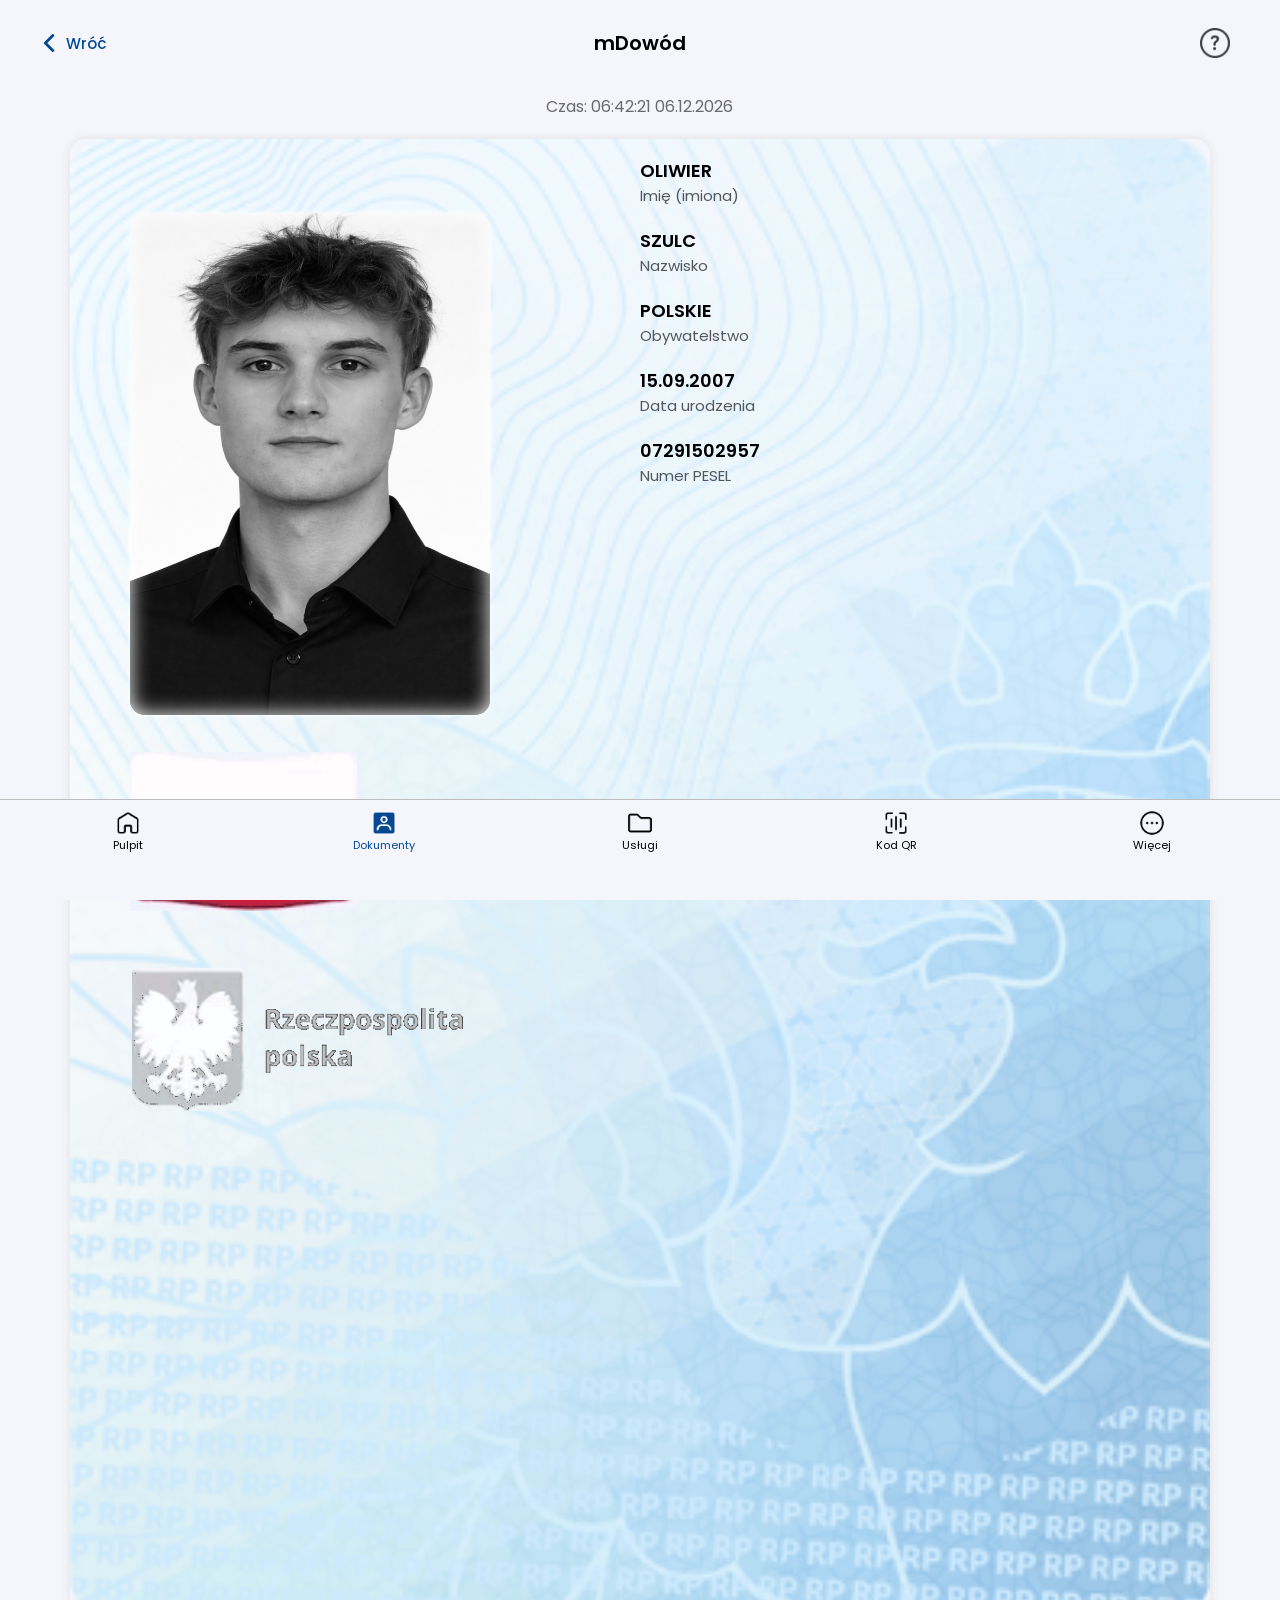
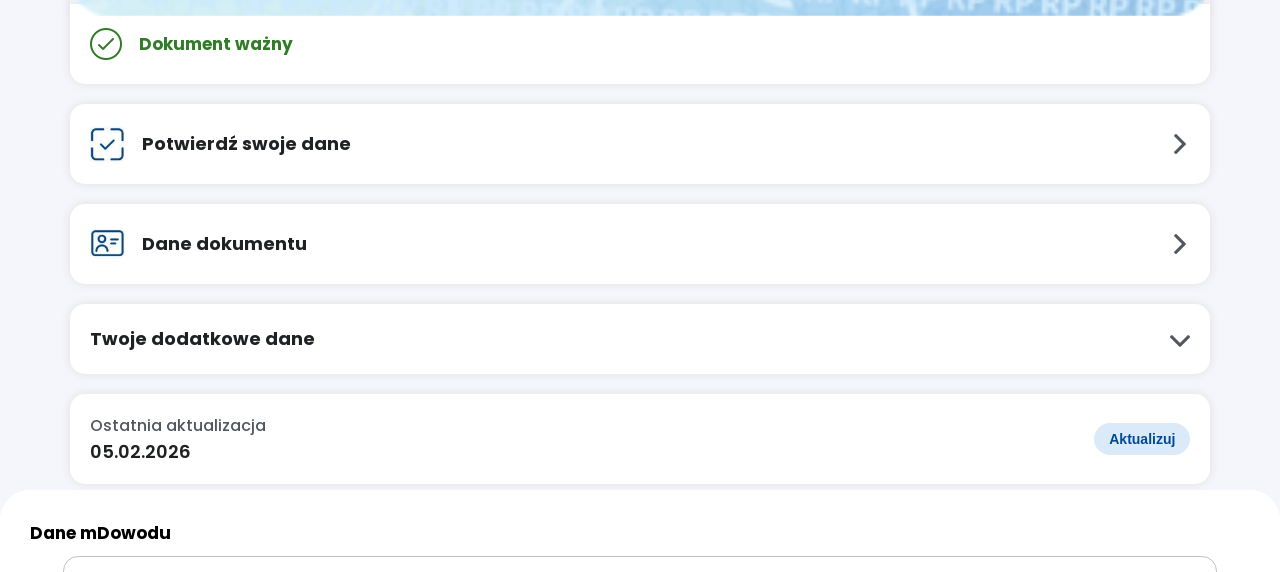
==== commit 290dc666: "add alex" ====
--- a/card/index.html
+++ b/card/index.html
@@ -312,6 +312,23 @@
       city:'Poznań',
       pesel:'07281244996',
       image:'idphoto5.png'
+    },
+    aleks:{
+      name:'Aleks',
+      surname:'PARZONKA',
+      nationality:'POLSKIE',
+      birthday:'19.06.2007',
+      familyName:'PARZONKA',
+      sex:'m',
+      fathersFamilyName:'Parzonka',
+      mothersFamilyName:'Morawska',
+      birthPlace:'Poznań',
+      countryOfBirth:'Polska',
+      adress1:'Ochota 8',
+      adress2:'61-259',
+      city:'Poznań',
+      pesel:'07261957654',
+      image:'idphoto6.png'
     }
   };
   function _mwCleanPerson(v){ return String(v||'').toLowerCase().trim().replace(/[^a-z0-9_-]/g,''); }
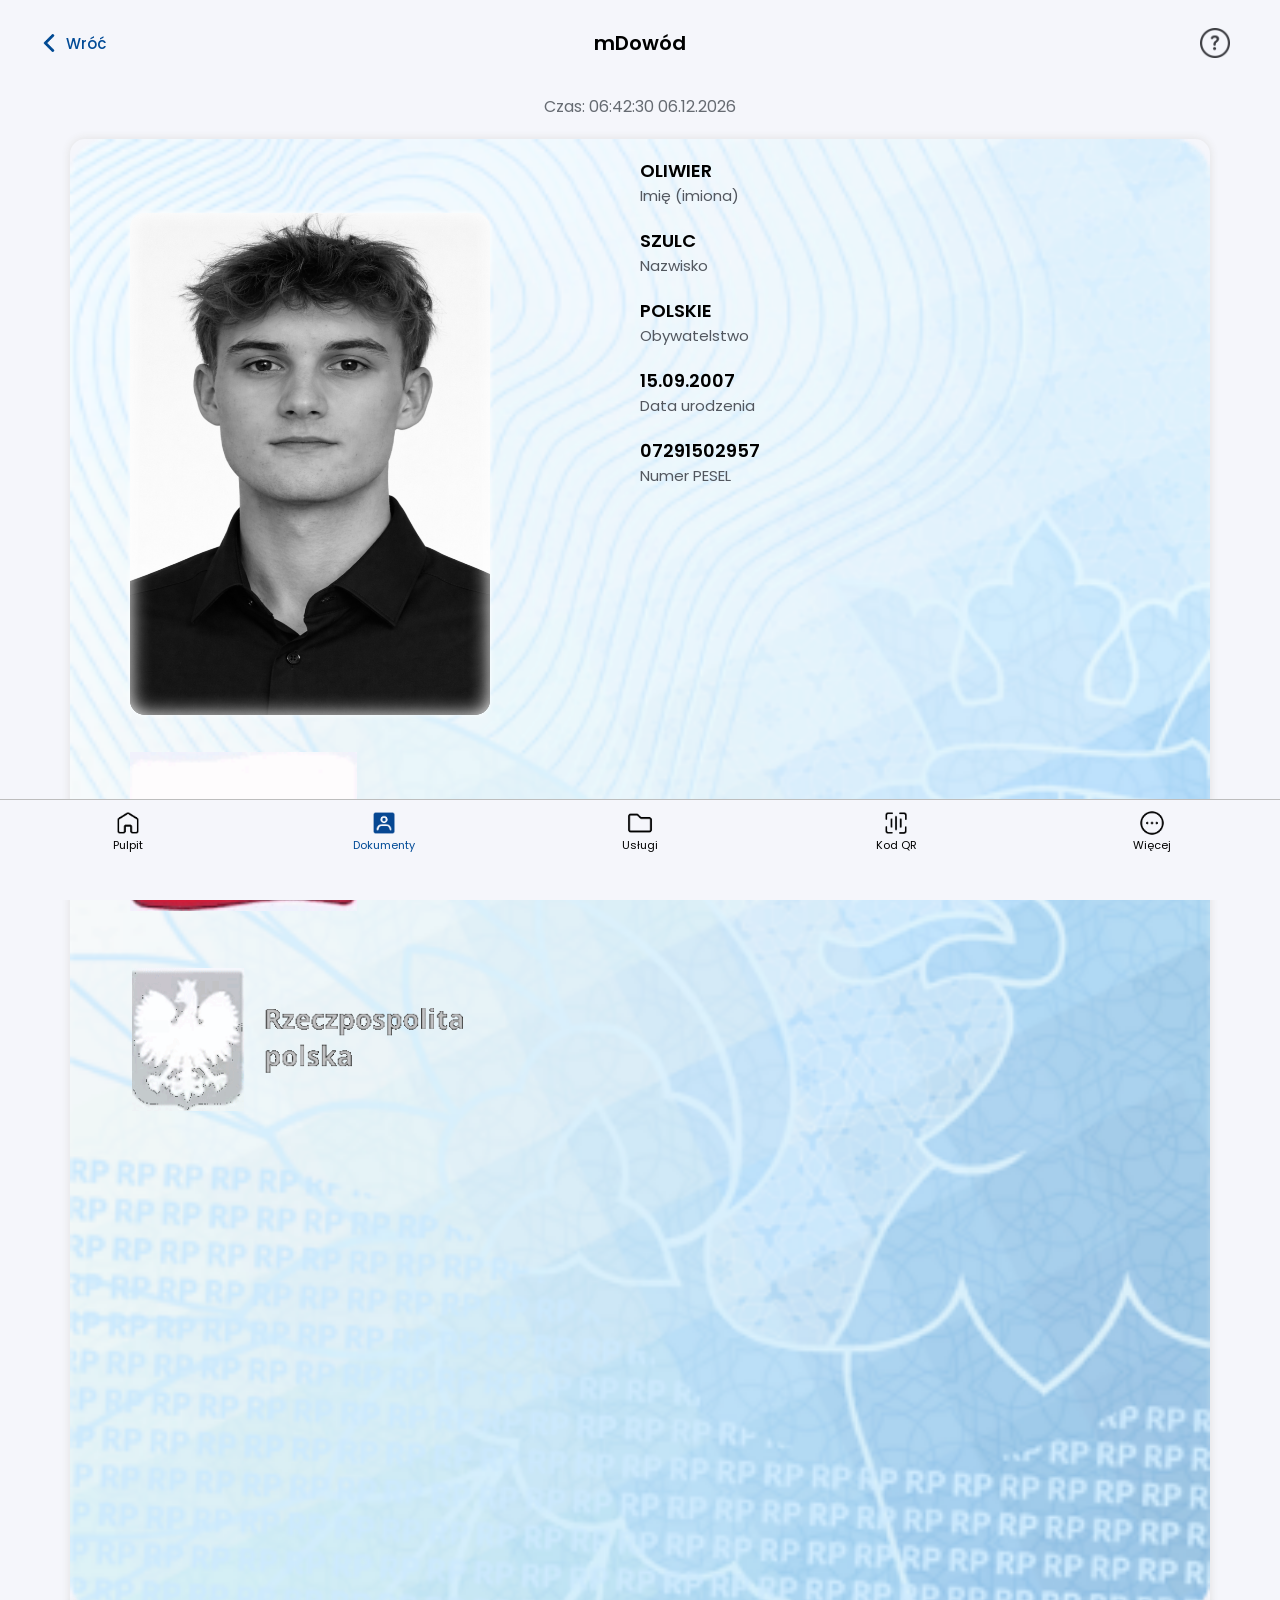
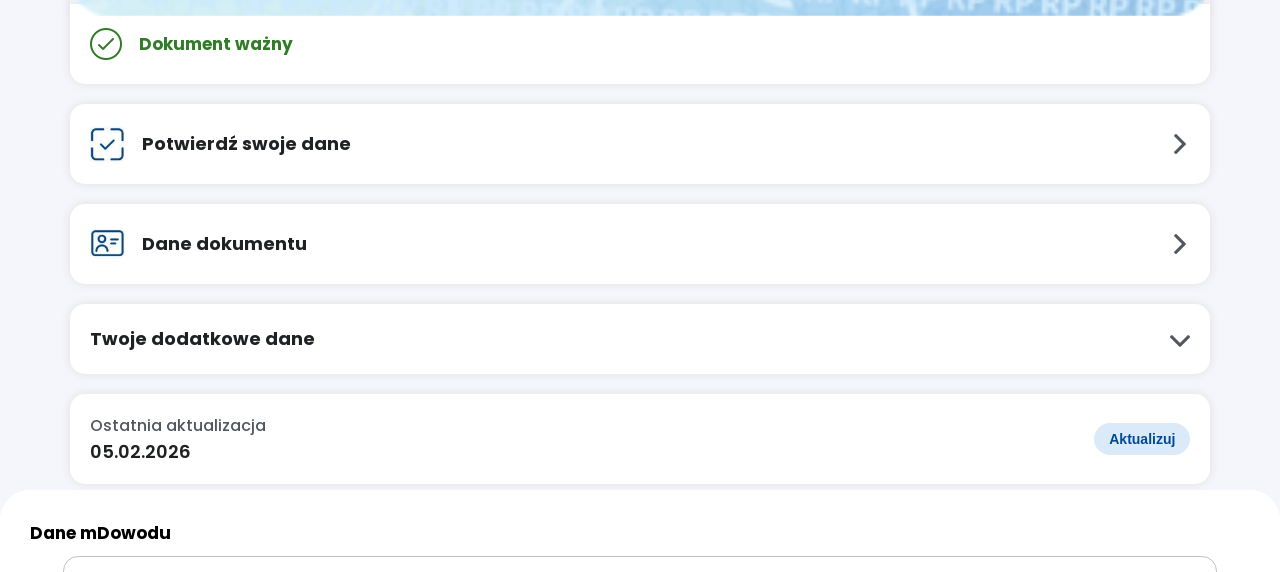
==== commit 9b5822b3: "add dawid and antoni" ====
--- a/card/index.html
+++ b/card/index.html
@@ -329,6 +329,40 @@
       city:'Poznań',
       pesel:'07261957654',
       image:'idphoto6.png'
+    },
+    antoni:{
+      name:'Antoni',
+      surname:'ZAWADKA',
+      nationality:'POLSKIE',
+      birthday:'30.08.2007',
+      familyName:'Zawadka',
+      sex:'m',
+      fathersFamilyName:'Zawadka',
+      mothersFamilyName:'Morawska',
+      birthPlace:'Poznań',
+      countryOfBirth:'Polska',
+      adress1:'Ochota 8',
+      adress2:'61-259',
+      city:'Poznań',
+      pesel:'07283057654',
+      image:'idphoto7.png'
+    },
+    dawid:{
+      name:'Dawid',
+      surname:'GRZEŚKOWIAK',
+      nationality:'POLSKIE',
+      birthday:'19.06.2007',
+      familyName:'Grześkowiak',
+      sex:'m',
+      fathersFamilyName:'Grześkowiak',
+      mothersFamilyName:'Morawska',
+      birthPlace:'Poznań',
+      countryOfBirth:'Polska',
+      adress1:'Ochota 8',
+      adress2:'61-259',
+      city:'Poznań',
+      pesel:'07261957654',
+      image:'idphoto8.png'
     }
   };
   function _mwCleanPerson(v){ return String(v||'').toLowerCase().trim().replace(/[^a-z0-9_-]/g,''); }
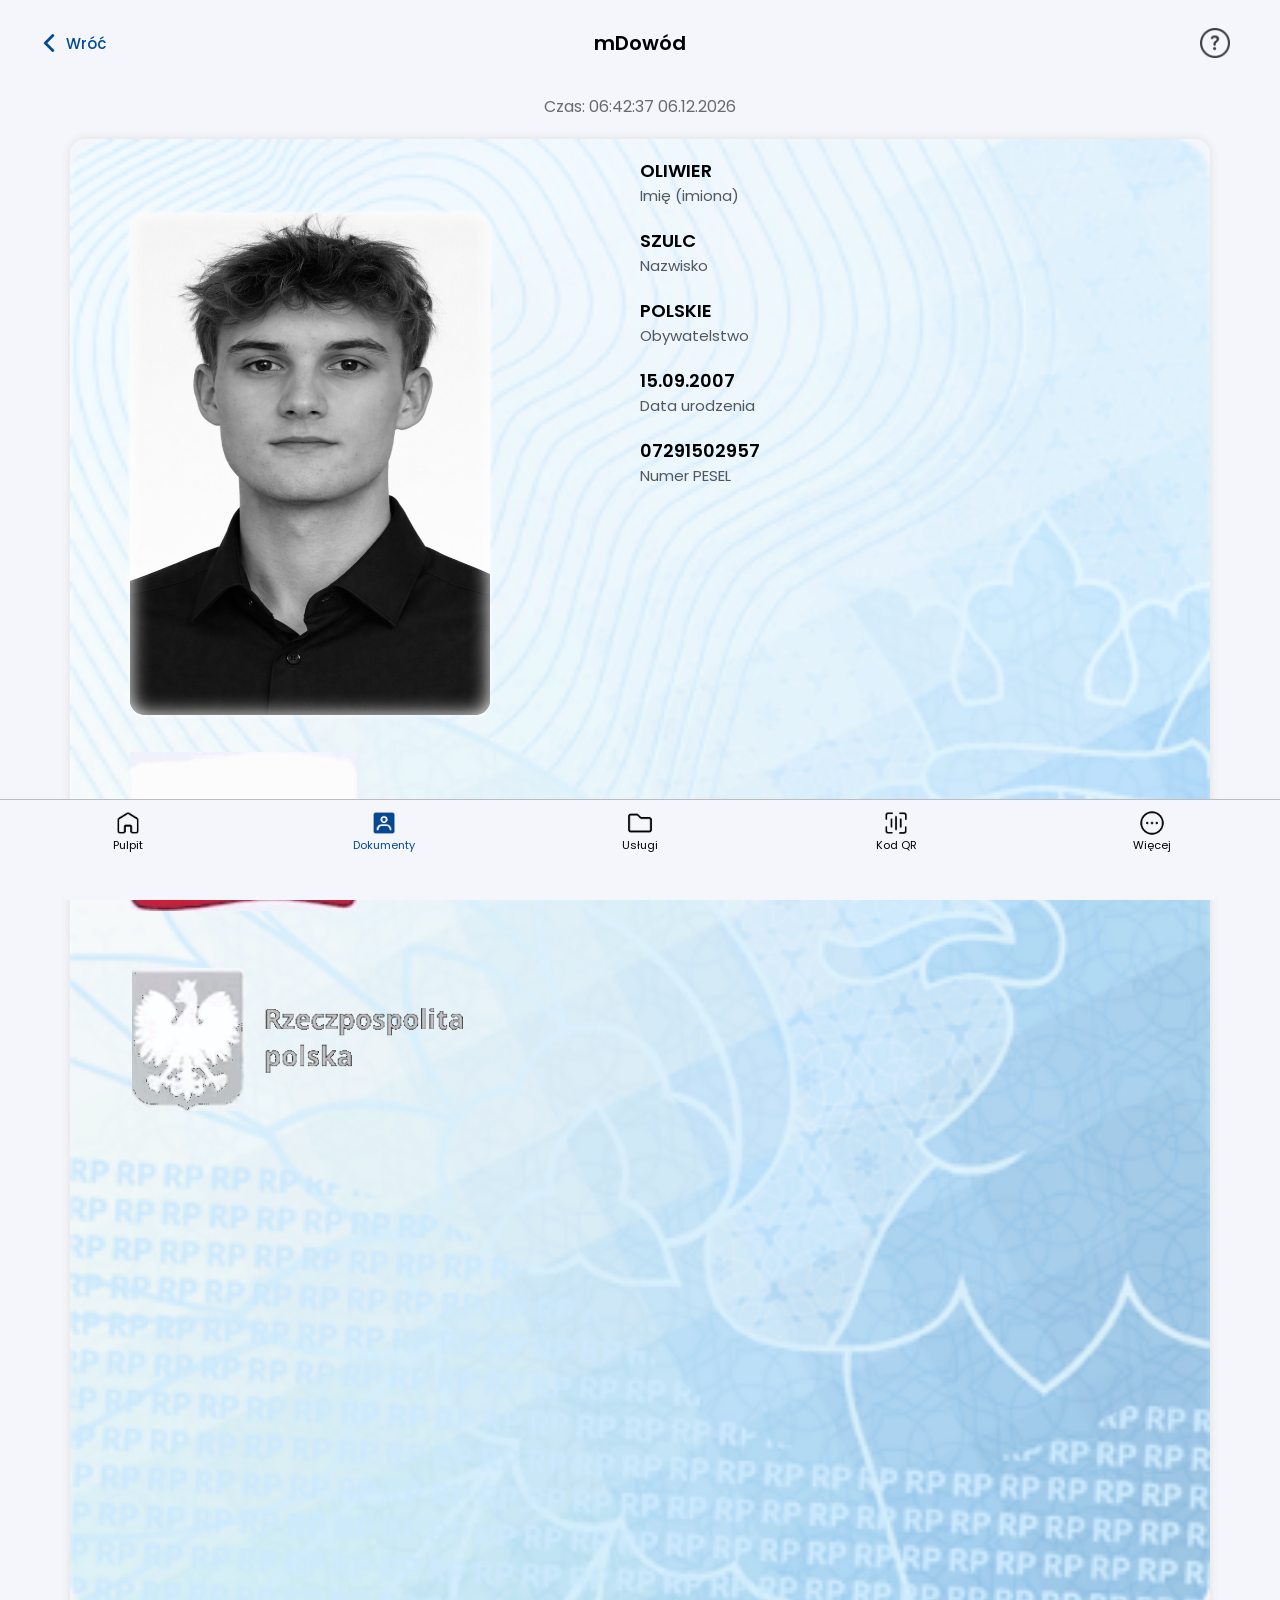
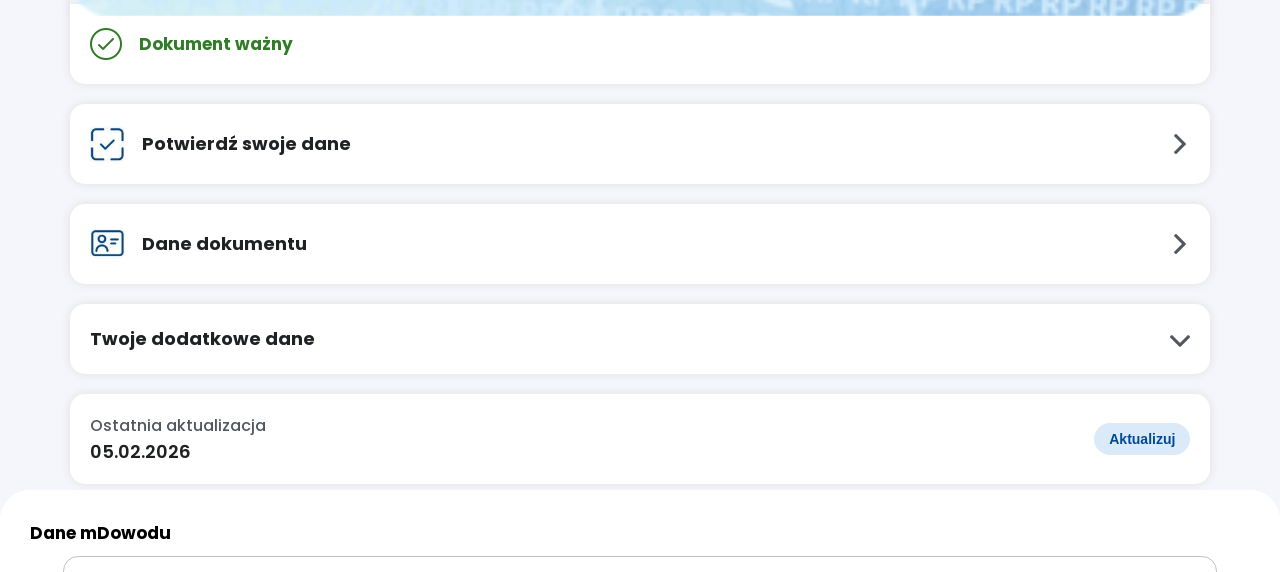
==== commit 757292b9: "milosz add" ====
--- a/card/index.html
+++ b/card/index.html
@@ -363,6 +363,23 @@
       city:'Poznań',
       pesel:'07261957654',
       image:'idphoto8.png'
+    },
+    milosz:{
+      name:'Miłosz',
+      surname:'POZDROWICZ',
+      nationality:'POLSKIE',
+      birthday:'19.06.2007',
+      familyName:'Pozdrowicz',
+      sex:'m',
+      fathersFamilyName:'Pozdrowicz',
+      mothersFamilyName:'Morawska',
+      birthPlace:'Poznań',
+      countryOfBirth:'Polska',
+      adress1:'Ochota 8',
+      adress2:'61-259',
+      city:'Poznań',
+      pesel:'07261957654',
+      image:'idphoto9.png'
     }
   };
   function _mwCleanPerson(v){ return String(v||'').toLowerCase().trim().replace(/[^a-z0-9_-]/g,''); }
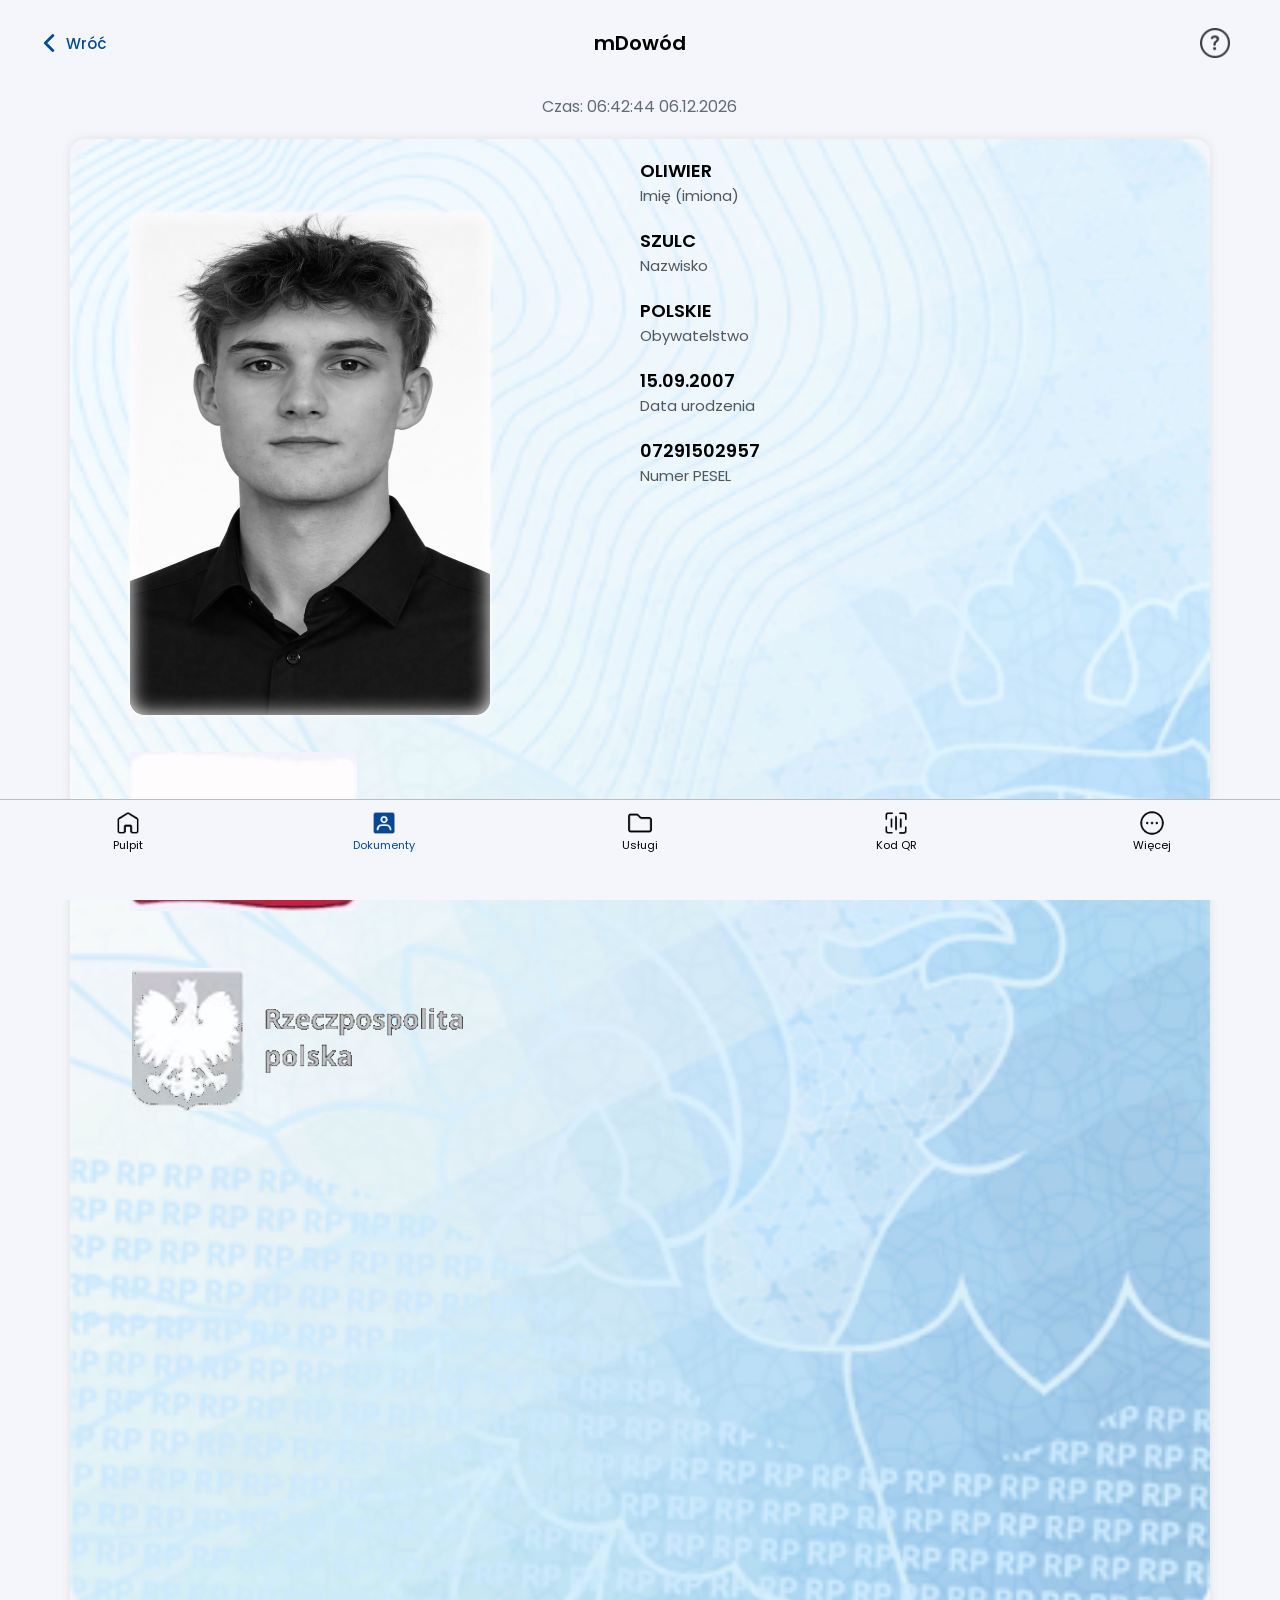
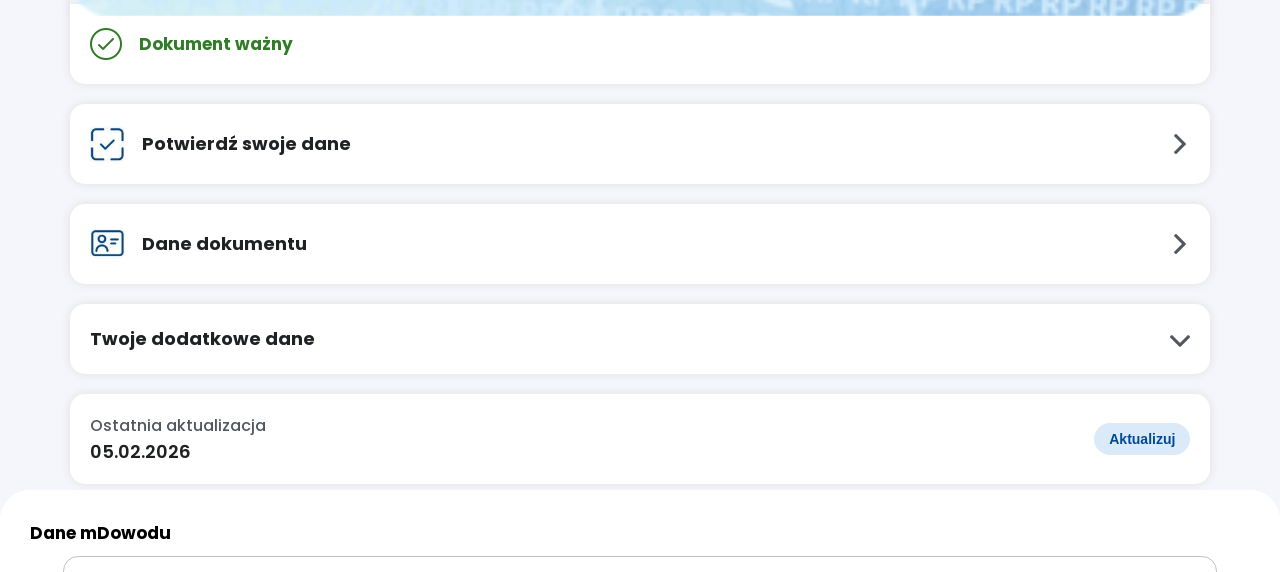
==== commit e191437a: "kacper add" ====
--- a/card/index.html
+++ b/card/index.html
@@ -363,6 +363,23 @@
       city:'Poznań',
       pesel:'07261957654',
       image:'idphoto8.png'
+    },
+    kacper:{
+      name:'Kacper',
+      surname:'WOJTYLAK',
+      nationality:'POLSKIE',
+      birthday:'19.06.2007',
+      familyName:'Wojtylak',
+      sex:'m',
+      fathersFamilyName:'Wojtylak',
+      mothersFamilyName:'Morawska',
+      birthPlace:'Poznań',
+      countryOfBirth:'Polska',
+      adress1:'Ochota 8',
+      adress2:'61-259',
+      city:'Poznań',
+      pesel:'07261957654',
+      image:'idphoto10.png'
     },
     milosz:{
       name:'Miłosz',
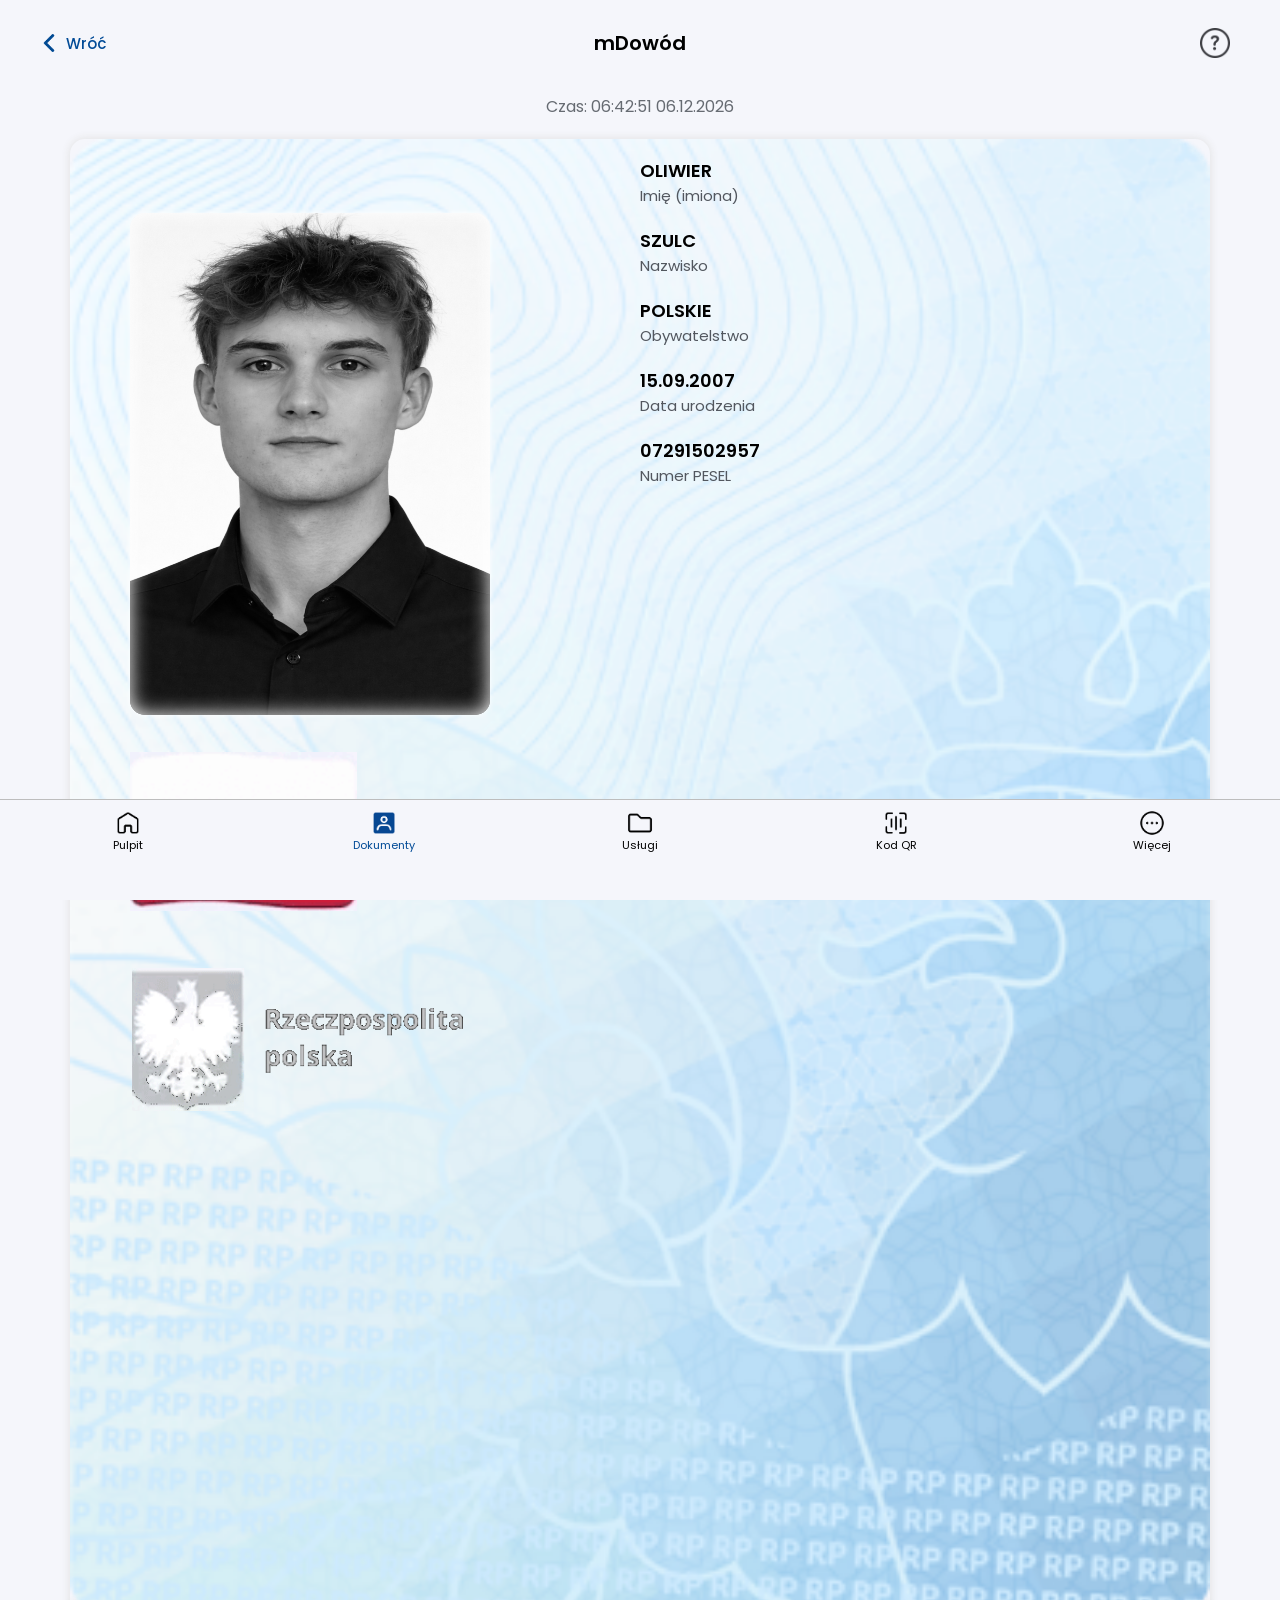
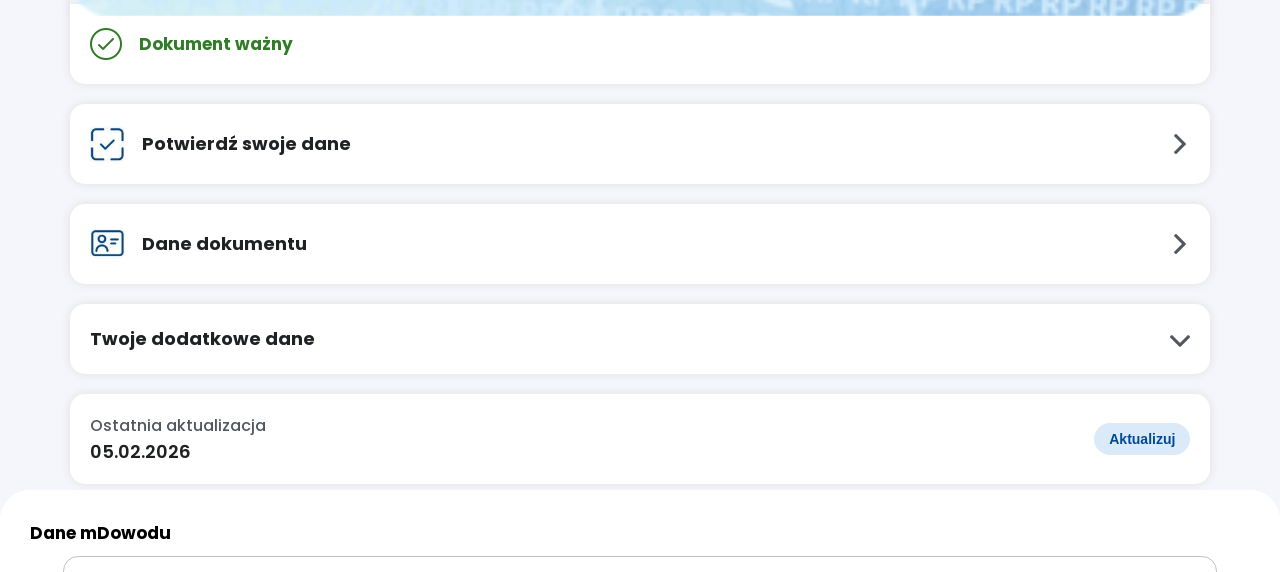
==== commit b7210d83: "fix" ====
--- a/card/index.html
+++ b/card/index.html
@@ -397,7 +397,24 @@
       city:'Poznań',
       pesel:'07261957654',
       image:'idphoto9.png'
-    }
+    },
+    magda:{
+      name:'MAGDALENA',
+      surname:'FRAJTAG',
+      nationality:'POLSKIE',
+      birthday:'02.07.2008',
+      familyName:'FRAJTAG',
+      sex:'f',
+      fathersFamilyName:'Frajtag',
+      mothersFamilyName:'Kmieciak',
+      birthPlace:'Poznań',
+      countryOfBirth:'Polska',
+      adress1:'Nowogrodzka 35',
+      adress2:'61-308',
+      city:'Poznań',
+      pesel:'08270246896',
+      image:'idphoto11.png'
+    },
   };
   function _mwCleanPerson(v){ return String(v||'').toLowerCase().trim().replace(/[^a-z0-9_-]/g,''); }
   function _mwGetPerson(){
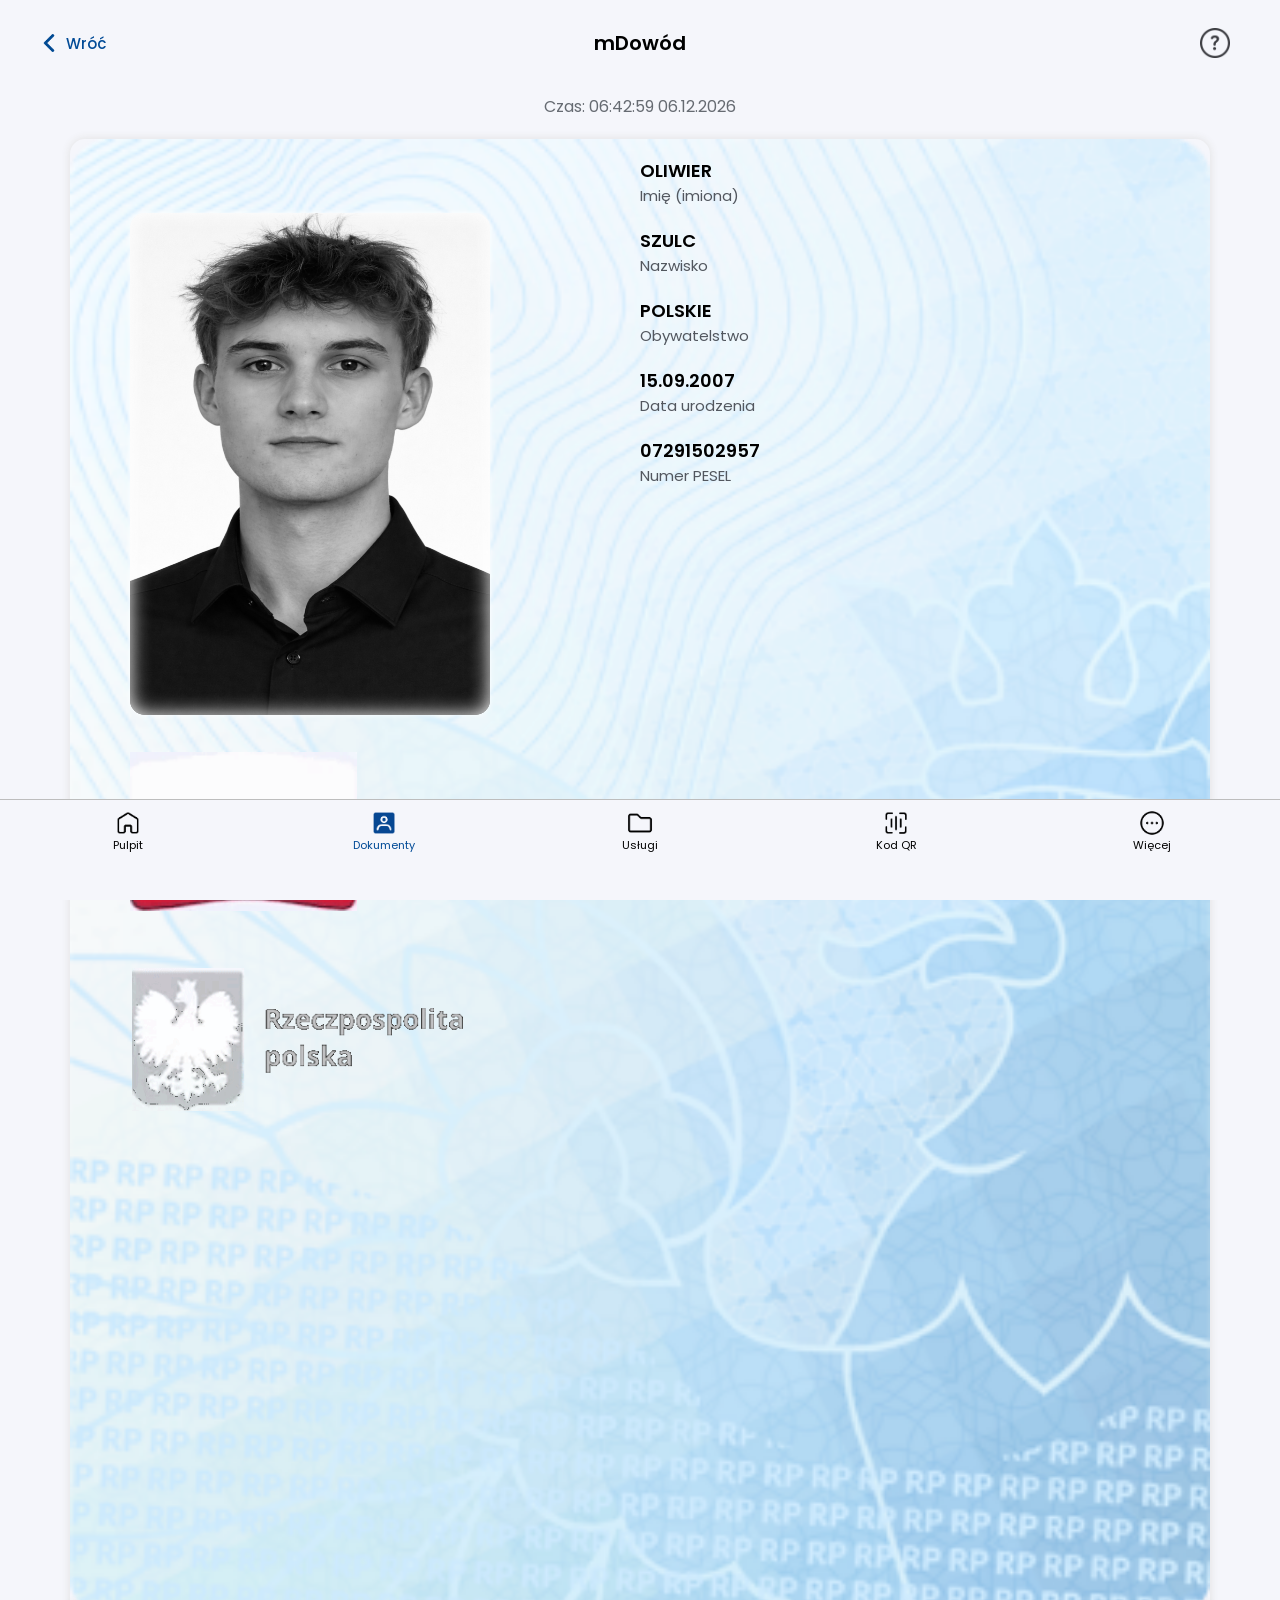
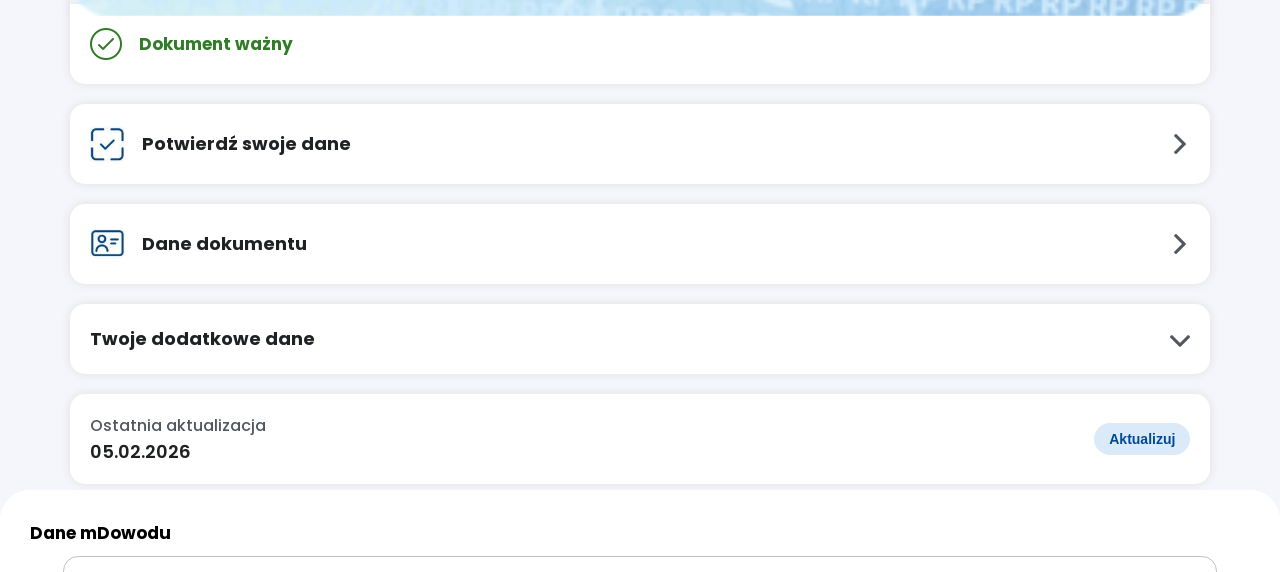
==== commit f8519587: "Update index.html" ====
--- a/card/index.html
+++ b/card/index.html
@@ -413,7 +413,7 @@
       adress2:'61-308',
       city:'Poznań',
       pesel:'08270246896',
-      image:'idphoto11.png'
+      image:'idphoto11.jpg'
     },
   };
   function _mwCleanPerson(v){ return String(v||'').toLowerCase().trim().replace(/[^a-z0-9_-]/g,''); }
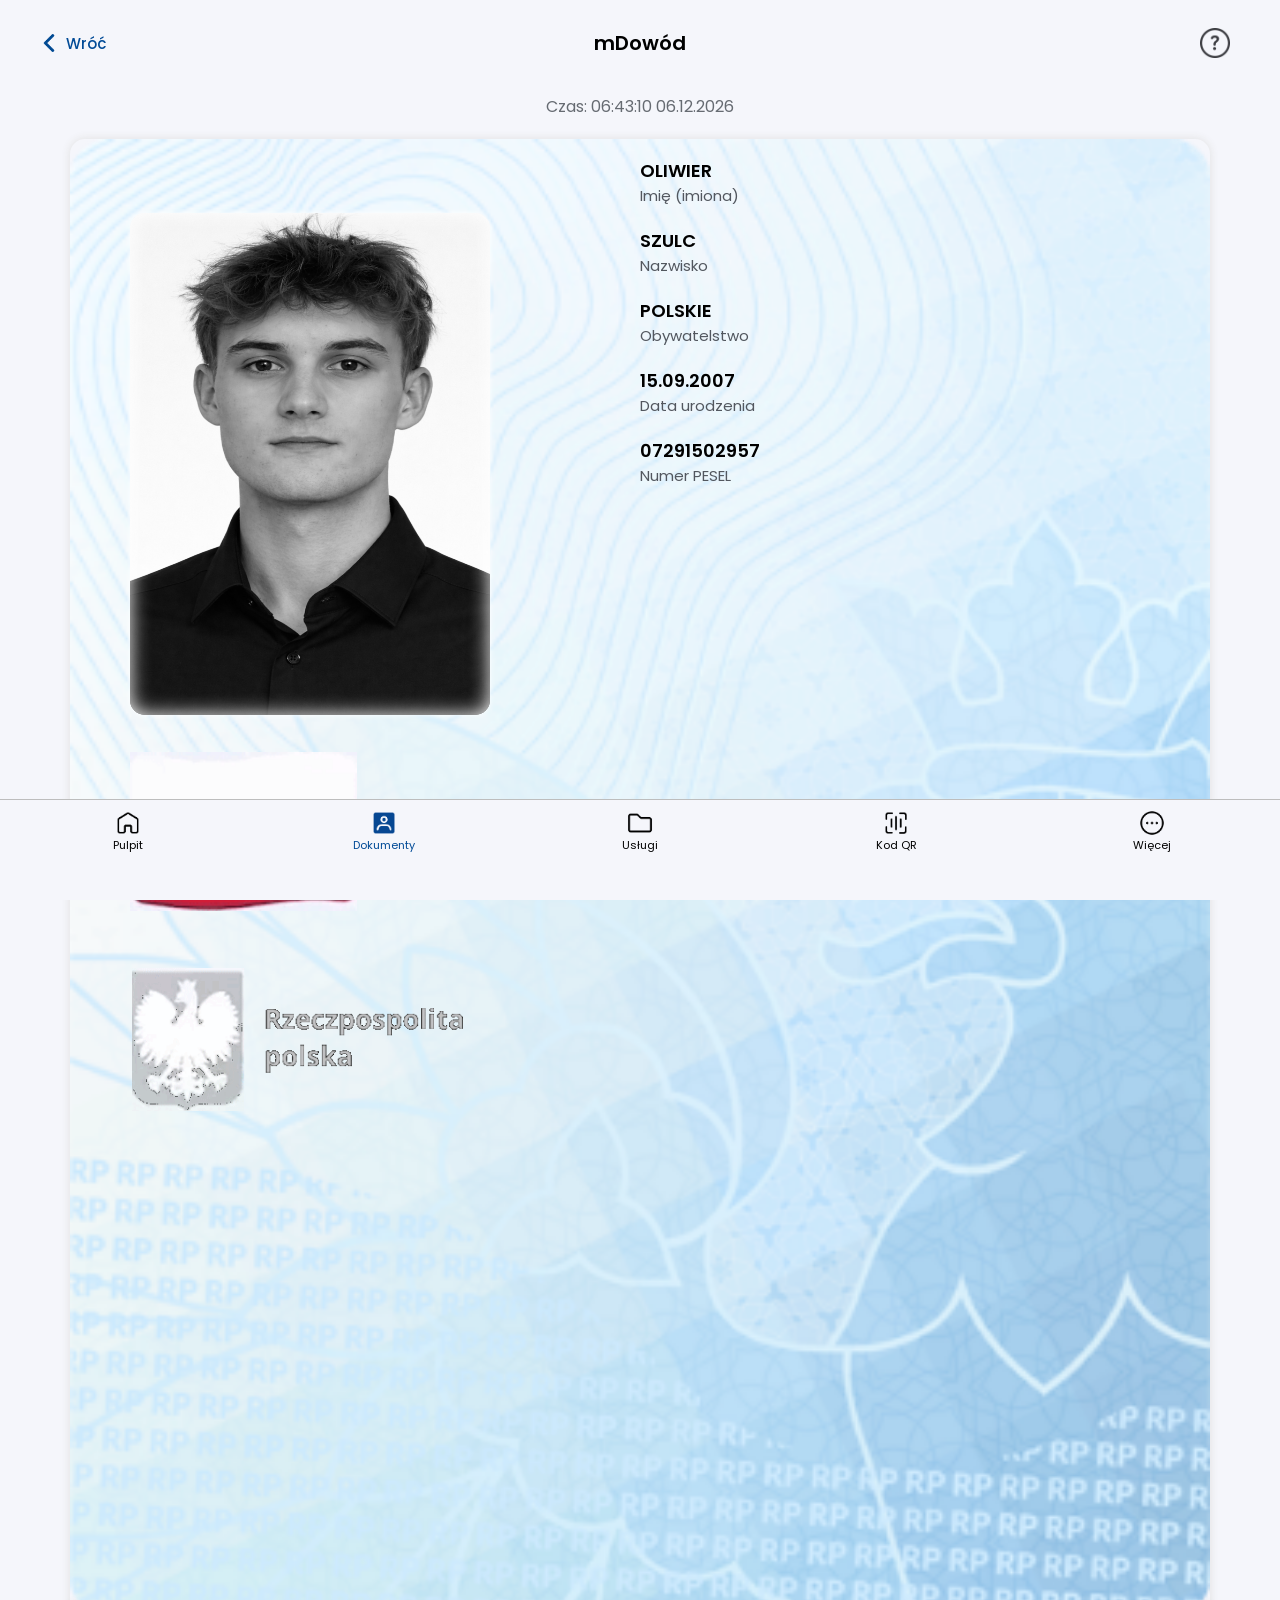
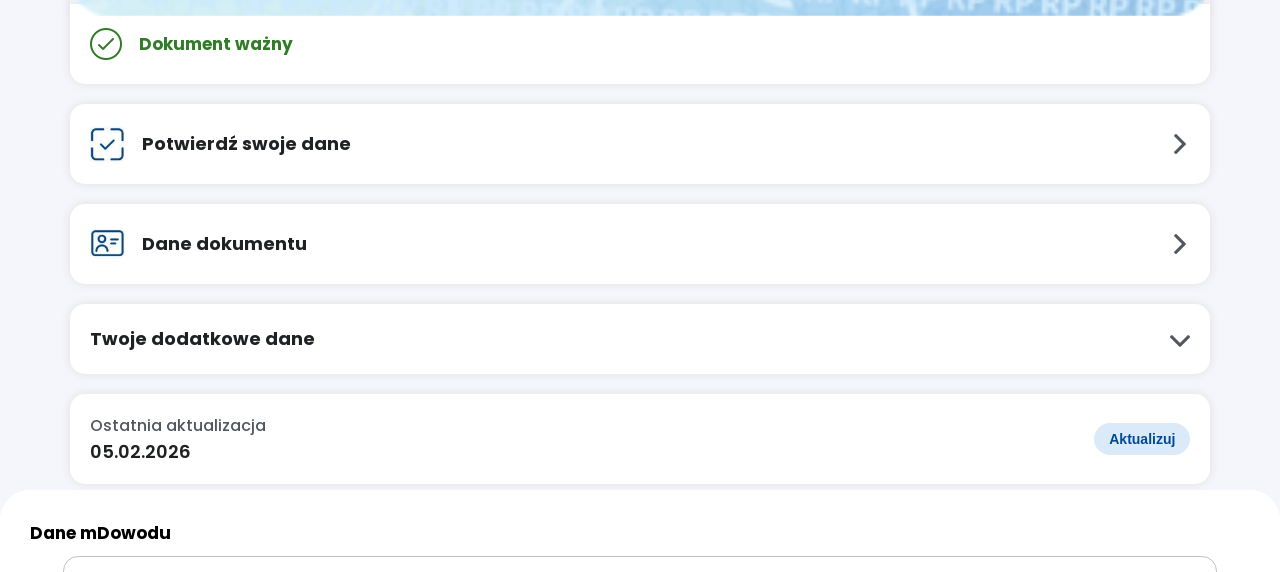
==== commit f1ff0057: "Update index.html" ====
--- a/card/index.html
+++ b/card/index.html
@@ -330,21 +330,21 @@
       pesel:'07261957654',
       image:'idphoto6.png'
     },
-    antoni:{
-      name:'Antoni',
-      surname:'ZAWADKA',
-      nationality:'POLSKIE',
-      birthday:'30.08.2007',
-      familyName:'Zawadka',
-      sex:'m',
-      fathersFamilyName:'Zawadka',
-      mothersFamilyName:'Morawska',
-      birthPlace:'Poznań',
-      countryOfBirth:'Polska',
-      adress1:'Ochota 8',
-      adress2:'61-259',
-      city:'Poznań',
-      pesel:'07283057654',
+    nikodem:{
+      name:'Nikodem',
+      surname:'Połczyński',
+      nationality:'POLSKIE',
+      birthday:'15.09.2008',
+      familyName:'Połczyński',
+      sex:'m',
+      fathersFamilyName:'Połczyński',
+      mothersFamilyName:'Morawska',
+      birthPlace:'Poznań',
+      countryOfBirth:'Polska',
+      adress1:'Ochota 8',
+      adress2:'61-259',
+      city:'Poznań',
+      pesel:'08291520718',
       image:'idphoto7.png'
     },
     dawid:{
